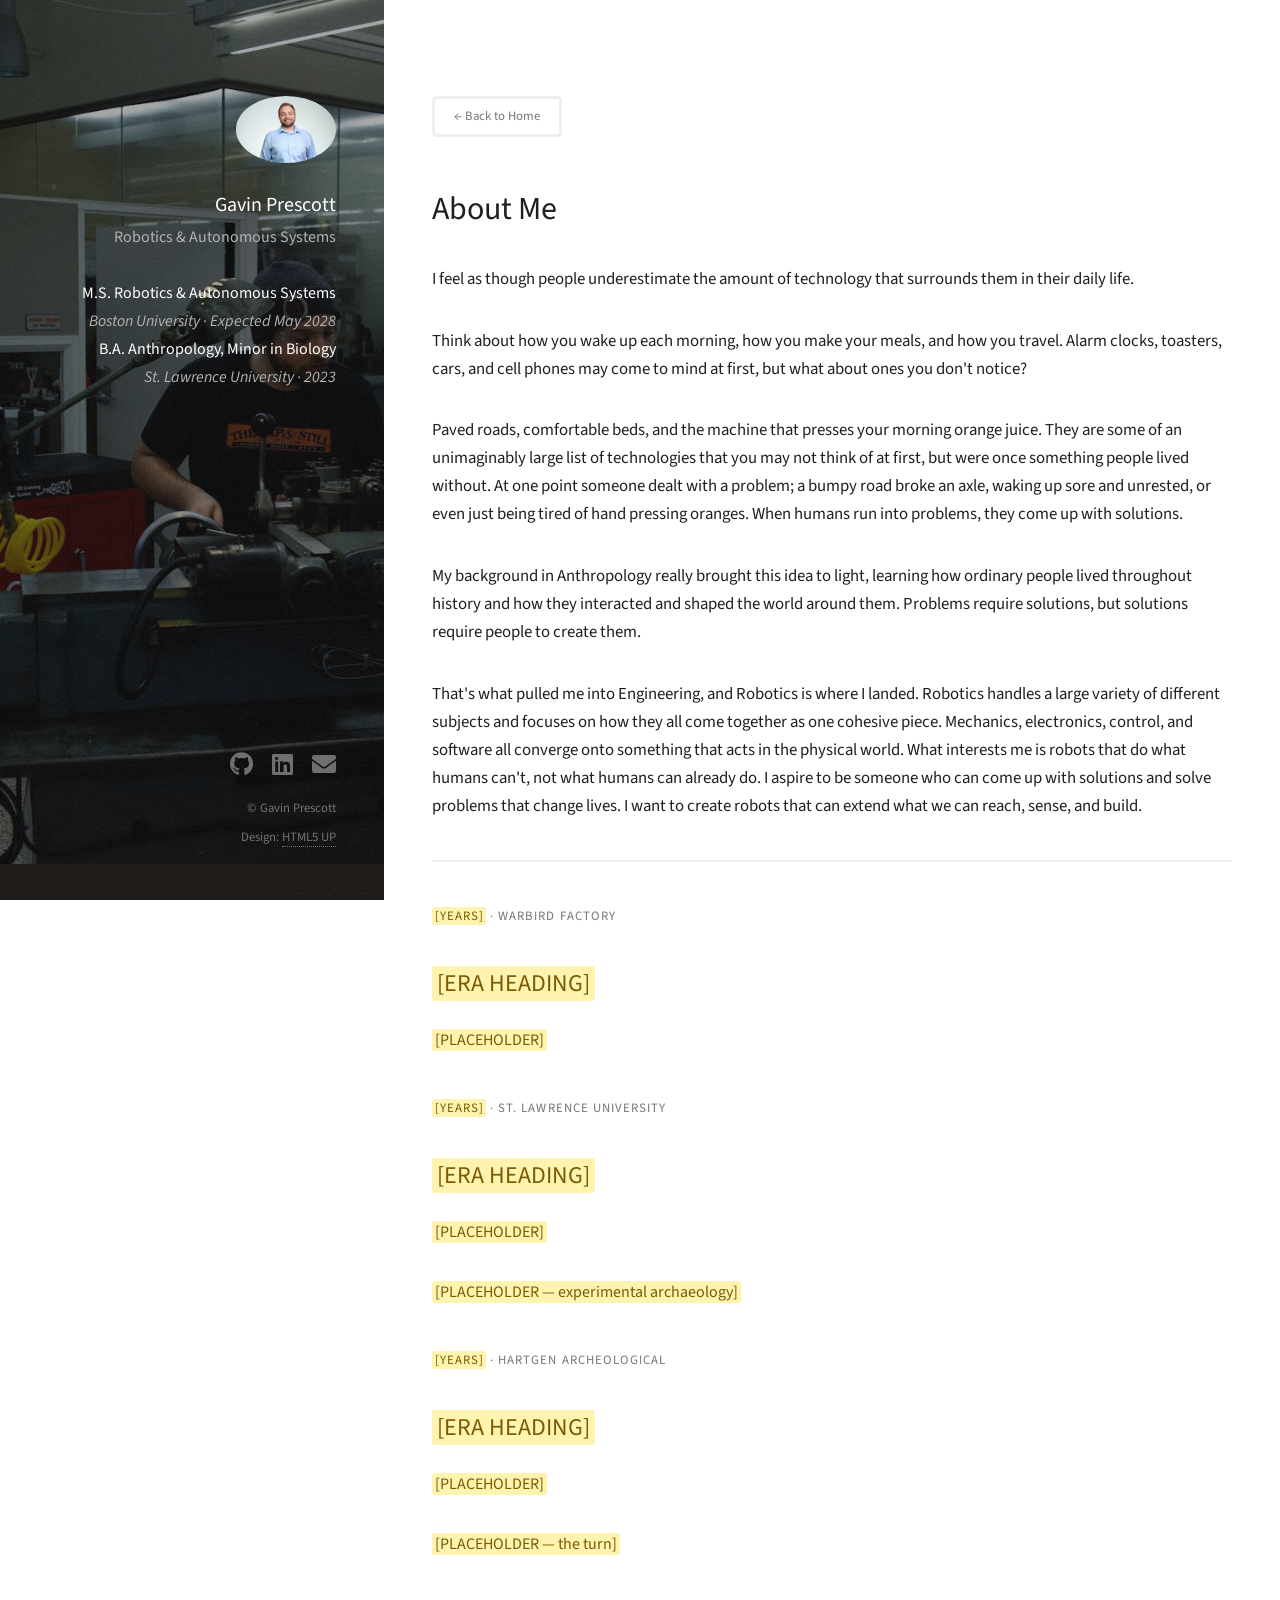
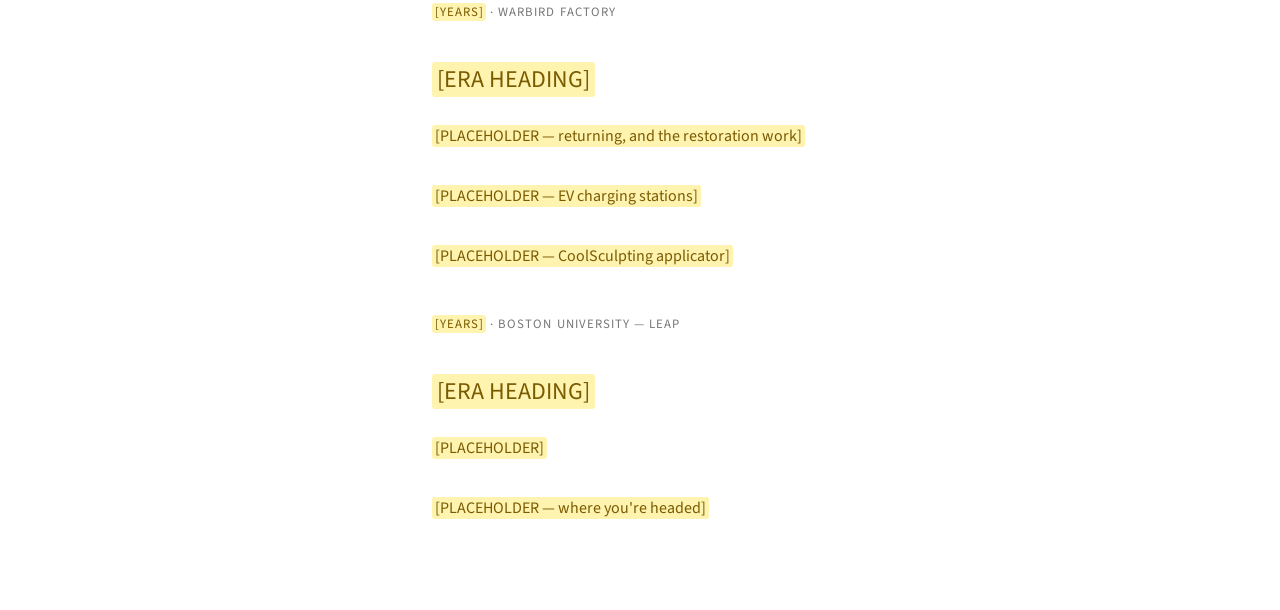
==== about.html @ 7ce6f6dd "overhaul from old portfolio" ====
<!DOCTYPE HTML>
<!--
	Strata by HTML5 UP
	html5up.net | @ajlkn
	Free for personal and commercial use under the CCA 3.0 license (html5up.net/license)
	Keep the "Design: HTML5 UP" credit in the footer — the license requires it.
-->
<html lang="en">
	<head>
		<title>About Me | Gavin Prescott</title>
		<meta charset="utf-8" />
		<meta name="viewport" content="width=device-width, initial-scale=1" />
		<meta name="description" content="Gavin Prescott — Robotics &amp; Autonomous Systems M.S. student at Boston University. Projects in mechanical design, fabrication, and embedded systems." />
		<link rel="stylesheet" href="assets/css/main.css" />
		<link rel="stylesheet" href="assets/css/custom.css" />
		<link rel="icon" href="images/avatar.jpg" />
	</head>
	<body class="is-preload">

		<!-- ============================================================
		     HEADER (left sidebar) — same on every page.
		     If you change it here, change it in the other .html files too.
		     Sidebar background photo = images/bg.jpg
		     ============================================================ -->
			<header id="header">
				<div class="inner">
					<a href="index.html" class="image avatar"><img src="images/avatar.jpg" alt="Gavin Prescott" /></a>
					<h1><strong>Gavin Prescott</strong></h1>
					<p class="intro-subtitle">
						Robotics &amp; Autonomous Systems<br />
						<br />
						<b>M.S. Robotics &amp; Autonomous Systems</b><br />
						<i>Boston University &middot; Expected May 2028</i><br />
						<b>B.A. Anthropology, Minor in Biology</b><br />
						<i>St. Lawrence University &middot; 2023</i>
					</p>
				</div>
			</header>

		<!-- Main -->
			<div id="main">

					<section id="personal" class="project-detail">
						<ul class="actions small"><li><a href="index.html#about" class="button small">&larr; Back to Home</a></li></ul>
						<header class="major">
							<h2>About Me</h2>
						</header>
						    <!-- ============================================================
						         PERSONAL STATEMENT — written, final.
						         Only edits from your draft: "axel"→"axle", "Thats"→"That's",
						         and a comma in the "can't, not" sentence.
						         ============================================================ -->
						    <div class="statement">
						      <p>I feel as though people underestimate the amount of technology that surrounds them in their daily life.</p>

						      <p>Think about how you wake up each morning, how you make your meals, and how you travel. Alarm clocks, toasters, cars, and cell phones may come to mind at first, but what about ones you don't notice?</p>

						      <p>Paved roads, comfortable beds, and the machine that presses your morning orange juice. They are some of an unimaginably large list of technologies that you may not think of at first, but were once something people lived without. At one point someone dealt with a problem; a bumpy road broke an axle, waking up sore and unrested, or even just being tired of hand pressing oranges. When humans run into problems, they come up with solutions.</p>

						      <p>My background in Anthropology really brought this idea to light, learning how ordinary people lived throughout history and how they interacted and shaped the world around them. <strong>Problems require solutions, but solutions require people to create them.</strong></p>

						      <p>That's what pulled me into Engineering, and Robotics is where I landed. Robotics handles a large variety of different subjects and focuses on how they all come together as one cohesive piece. Mechanics, electronics, control, and software all converge onto something that acts in the physical world. What interests me is robots that do what humans can't, not what humans can already do. I aspire to be someone who can come up with solutions and solve problems that change lives. I want to create robots that can extend what we can reach, sense, and build.</p>
						    </div>

						    <hr class="statement-rule">

						    <!-- ============================================================
						         TIMELINE — write each era yourself. Core ideas in the comments.
						         Keep each to roughly 3–6 sentences.
						         ============================================================ -->

						    <!-- ERA 1 — WARBIRD FACTORY, EARLY
						         CORE IDEAS:
						         · How you ended up there, and why aircraft
						         · What you actually did as a volunteer — be concrete, even if it was
						           sweeping floors and holding parts. Specificity beats importance.
						         · First real exposure to tools, machines, and people who fix things
						         · What it planted: that objects can be opened, understood, repaired
						         KEEP IT SHORT — this is the seed, not the story. 3-4 sentences.
						    -->
						    <div class="era">
						      <p class="era-meta"><span class="placeholder">[YEARS]</span> &middot; Warbird Factory</p>
						      <h2><span class="placeholder">[ERA HEADING]</span></h2>
						      <p><span class="placeholder">[PLACEHOLDER]</span></p>
						    </div>

						    <!-- ERA 2 — ST. LAWRENCE UNIVERSITY
						         CORE IDEAS:
						         · Why anthropology — tie back to the statement's thesis
						         · EXPERIMENTAL ARCHAEOLOGY is the standout. Ötzi's shoes, the atlatl.
						           What did MAKING them teach you that reading couldn't? This is the
						           single most distinctive thing in your story — give it real room.
						         · Dr. Abraham's GIS research: learned QGIS from near zero, produced
						           five maps, published as supplemental figures
						         · The tension surfacing: the parts you liked most were the hands-on ones
						    -->
						    <div class="era">
						      <p class="era-meta"><span class="placeholder">[YEARS]</span> &middot; St. Lawrence University</p>
						      <h2><span class="placeholder">[ERA HEADING]</span></h2>
						      <p><span class="placeholder">[PLACEHOLDER]</span></p>
						      <p><span class="placeholder">[PLACEHOLDER — experimental archaeology]</span></p>
						    </div>

						    <!-- ERA 3 — HARTGEN ARCHEOLOGICAL   ← THE PIVOT. Most important era.
						         CORE IDEAS:
						         · Say plainly what CRM fieldwork is — most readers won't know
						         · What you genuinely enjoyed about it (be honest; this earns the turn)
						         · The realization: you were documenting what people built, and wanted
						           to build instead. Your SOP says it well — "increasingly desiring the
						           practical applications of data, tools, and technology"
						         · Connect back to experimental archaeology — the itch was already there
						         DON'T disparage archaeology. The turn is about discovering what you
						         wanted, not about the field being lacking. That distinction is the
						         difference between reading as thoughtful and reading as restless.
						    -->
						    <div class="era">
						      <p class="era-meta"><span class="placeholder">[YEARS]</span> &middot; Hartgen Archeological</p>
						      <h2><span class="placeholder">[ERA HEADING]</span></h2>
						      <p><span class="placeholder">[PLACEHOLDER]</span></p>
						      <p><span class="placeholder">[PLACEHOLDER — the turn]</span></p>
						    </div>

						    <!-- ERA 4 — WARBIRD FACTORY, RETURN
						         CORE IDEAS:
						         · Coming back to the same place with different intent — say this out
						           loud, the reader won't connect it otherwise
						         · Assisting the mechanic: restoration, structural integrity, keeping
						           aircraft FAA-compliant and flying
						         · EV CHARGING R&D — brought on for AutoCAD; concepts, mockups, through
						           to on-site manufacture. NUMBERS: 40% cost, 40% build time, 60% field
						           assembly. Lead with what you did, land on the numbers.
						         · COOLSCULPTING APPLICATOR — three STM32 boards, F-shaped bracket you
						           designed, rewired internals, ferrite cores for EMI, sensor wiring
						           read with a logic analyzer
						         · The recognition that this was the work you wanted
						    -->
						    <div class="era">
						      <p class="era-meta"><span class="placeholder">[YEARS]</span> &middot; Warbird Factory</p>
						      <h2><span class="placeholder">[ERA HEADING]</span></h2>
						      <p><span class="placeholder">[PLACEHOLDER — returning, and the restoration work]</span></p>
						      <p><span class="placeholder">[PLACEHOLDER — EV charging stations]</span></p>
						      <p><span class="placeholder">[PLACEHOLDER — CoolSculpting applicator]</span></p>
						    </div>

						    <!-- ERA 5 — BOSTON UNIVERSITY, LEAP
						         CORE IDEAS:
						         · What LEAP is and why it fit — it exists for people entering
						           engineering from another field. Name that; it makes the whole
						           preceding story the reason you're here rather than a detour.
						         · What you're doing now: RASTIC lab technician, VP of BU Robotics Club
						         · Where you're pointed: HRI, and robots that extend rather than imitate
						         · What you're looking for: internships and co-ops
						         END ON FORWARD MOTION, not summary.
						    -->
						    <div class="era">
						      <p class="era-meta"><span class="placeholder">[YEARS]</span> &middot; Boston University &mdash; LEAP</p>
						      <h2><span class="placeholder">[ERA HEADING]</span></h2>
						      <p><span class="placeholder">[PLACEHOLDER]</span></p>
						      <p><span class="placeholder">[PLACEHOLDER — where you're headed]</span></p>
						    </div>

					</section>

			</div>

		<!-- Footer -->
			<footer id="footer">
				<div class="inner">
					<ul class="icons">
						<li><a href="https://github.com/gavinprescott" target="_blank" rel="noopener" class="icon brands fa-github"><span class="label">GitHub</span></a></li>
						<li><a href="https://www.linkedin.com/in/gavin-prescott/" target="_blank" rel="noopener" class="icon brands fa-linkedin"><span class="label">LinkedIn</span></a></li>
						<li><a href="mailto:Gavin.j.prescott@gmail.com" class="icon solid fa-envelope"><span class="label">Email</span></a></li>
					</ul>
					<ul class="copyright">
						<li>&copy; Gavin Prescott</li><li>Design: <a href="http://html5up.net">HTML5 UP</a></li>
					</ul>
				</div>
			</footer>

		<!-- Scripts -->
			<script src="assets/js/jquery.min.js"></script>
			<script src="assets/js/jquery.poptrox.min.js"></script>
			<script src="assets/js/browser.min.js"></script>
			<script src="assets/js/breakpoints.min.js"></script>
			<script src="assets/js/util.js"></script>
			<script src="assets/js/main.js"></script>

	</body>
</html>
---- assets/css/main.css ----
@import url("fontawesome-all.min.css");
@import url("https://fonts.googleapis.com/css?family=Source+Sans+Pro:400,400italic");

/*
	Strata by HTML5 UP
	html5up.net | @ajlkn
	Free for personal and commercial use under the CCA 3.0 license (html5up.net/license)
*/

html, body, div, span, applet, object,
iframe, h1, h2, h3, h4, h5, h6, p, blockquote,
pre, a, abbr, acronym, address, big, cite,
code, del, dfn, em, img, ins, kbd, q, s, samp,
small, strike, strong, sub, sup, tt, var, b,
u, i, center, dl, dt, dd, ol, ul, li, fieldset,
form, label, legend, table, caption, tbody,
tfoot, thead, tr, th, td, article, aside,
canvas, details, embed, figure, figcaption,
footer, header, hgroup, menu, nav, output, ruby,
section, summary, time, mark, audio, video {
	margin: 0;
	padding: 0;
	border: 0;
	font-size: 100%;
	font: inherit;
	vertical-align: baseline;}

article, aside, details, figcaption, figure,
footer, header, hgroup, menu, nav, section {
	display: block;}

body {
	line-height: 1;
}

ol, ul {
	list-style: none;
}

blockquote, q {
	quotes: none;
}

	blockquote:before, blockquote:after, q:before, q:after {
		content: '';
		content: none;
	}

table {
	border-collapse: collapse;
	border-spacing: 0;
}

body {
	-webkit-text-size-adjust: none;
}

mark {
	background-color: transparent;
	color: inherit;
}

input::-moz-focus-inner {
	border: 0;
	padding: 0;
}

input, select, textarea {
	-moz-appearance: none;
	-webkit-appearance: none;
	-ms-appearance: none;
	appearance: none;
}

/* Basic */

	html {
		box-sizing: border-box;
	}

	*, *:before, *:after {
		box-sizing: inherit;
	}

	body {
		background: #fff;
	}

		body.is-preload *, body.is-preload *:before, body.is-preload *:after {
			-moz-animation: none !important;
			-webkit-animation: none !important;
			-ms-animation: none !important;
			animation: none !important;
			-moz-transition: none !important;
			-webkit-transition: none !important;
			-ms-transition: none !important;
			transition: none !important;
		}

	body, input, select, textarea {
		color: #a2a2a2;
		font-family: "Source Sans Pro", Helvetica, sans-serif;
		font-size: 16pt;
		font-weight: 400;
		line-height: 1.75em;
	}

	a {
		-moz-transition: color 0.2s ease-in-out, border-color 0.2s ease-in-out;
		-webkit-transition: color 0.2s ease-in-out, border-color 0.2s ease-in-out;
		-ms-transition: color 0.2s ease-in-out, border-color 0.2s ease-in-out;
		transition: color 0.2s ease-in-out, border-color 0.2s ease-in-out;
		border-bottom: dotted 1px;
		color: #49bf9d;
		text-decoration: none;
	}

		a:hover {
			border-bottom-color: transparent;
			color: #49bf9d !important;
			text-decoration: none;
		}

	strong, b {
		color: #787878;
		font-weight: 400;
	}

	em, i {
		font-style: italic;
	}

	p {
		margin: 0 0 2em 0;
	}

	h1, h2, h3, h4, h5, h6 {
		color: #787878;
		font-weight: 400;
		line-height: 1em;
		margin: 0 0 1em 0;
	}

		h1 a, h2 a, h3 a, h4 a, h5 a, h6 a {
			color: inherit;
			text-decoration: none;
		}

	h1 {
		font-size: 2em;
		line-height: 1.5em;
	}

	h2 {
		font-size: 1.5em;
		line-height: 1.5em;
	}

	h3 {
		font-size: 1.25em;
		line-height: 1.5em;
	}

	h4 {
		font-size: 1.1em;
		line-height: 1.5em;
	}

	h5 {
		font-size: 0.9em;
		line-height: 1.5em;
	}

	h6 {
		font-size: 0.7em;
		line-height: 1.5em;
	}

	sub {
		font-size: 0.8em;
		position: relative;
		top: 0.5em;
	}

	sup {
		font-size: 0.8em;
		position: relative;
		top: -0.5em;
	}

	hr {
		border: 0;
		border-bottom: solid 2px #efefef;
		margin: 2em 0;
	}

		hr.major {
			margin: 3em 0;
		}

	blockquote {
		border-left: solid 6px #efefef;
		font-style: italic;
		margin: 0 0 2em 0;
		padding: 0.5em 0 0.5em 1.5em;
	}

	code {
		background: #f7f7f7;
		border-radius: 0.35em;
		border: solid 2px #efefef;
		font-family: "Courier New", monospace;
		font-size: 0.9em;
		margin: 0 0.25em;
		padding: 0.25em 0.65em;
	}

	pre {
		-webkit-overflow-scrolling: touch;
		font-family: "Courier New", monospace;
		font-size: 0.9em;
		margin: 0 0 2em 0;
	}

		pre code {
			display: block;
			line-height: 1.75em;
			padding: 1em 1.5em;
			overflow-x: auto;
		}

	.align-left {
		text-align: left;
	}

	.align-center {
		text-align: center;
	}

	.align-right {
		text-align: right;
	}

/* Container */

	.container {
		margin: 0 auto;
		max-width: calc(100% - 4em);
		width: 100%;
	}

		.container.xsmall {
			width: 25%;
		}

		.container.small {
			width: 50%;
		}

		.container.medium {
			width: 75%;
		}

		.container.large {
			width: 125%;
		}

		.container.xlarge {
			width: 150%;
		}

		.container.max {
			width: 100%;
		}

		@media screen and (max-width: 980px) {

			.container {
				width: 100% !important;
				max-width: 100% !important;
			}

		}

		@media screen and (max-width: 480px) {

			.container {
				max-width: calc(100% - 3em);
			}

		}

/* Row */

	.row {
		display: flex;
		flex-wrap: wrap;
		box-sizing: border-box;
		align-items: stretch;
	}

		.row > * {
			box-sizing: border-box;
		}

		.row.gtr-uniform > * > :last-child {
			margin-bottom: 0;
		}

		.row.aln-left {
			justify-content: flex-start;
		}

		.row.aln-center {
			justify-content: center;
		}

		.row.aln-right {
			justify-content: flex-end;
		}

		.row.aln-top {
			align-items: flex-start;
		}

		.row.aln-middle {
			align-items: center;
		}

		.row.aln-bottom {
			align-items: flex-end;
		}

		.row > .imp {
			order: -1;
		}

		.row > .col-1 {
			width: 8.33333%;
		}

		.row > .off-1 {
			margin-left: 8.33333%;
		}

		.row > .col-2 {
			width: 16.66667%;
		}

		.row > .off-2 {
			margin-left: 16.66667%;
		}

		.row > .col-3 {
			width: 25%;
		}

		.row > .off-3 {
			margin-left: 25%;
		}

		.row > .col-4 {
			width: 33.33333%;
		}

		.row > .off-4 {
			margin-left: 33.33333%;
		}

		.row > .col-5 {
			width: 41.66667%;
		}

		.row > .off-5 {
			margin-left: 41.66667%;
		}

		.row > .col-6 {
			width: 50%;
		}

		.row > .off-6 {
			margin-left: 50%;
		}

		.row > .col-7 {
			width: 58.33333%;
		}

		.row > .off-7 {
			margin-left: 58.33333%;
		}

		.row > .col-8 {
			width: 66.66667%;
		}

		.row > .off-8 {
			margin-left: 66.66667%;
		}

		.row > .col-9 {
			width: 75%;
		}

		.row > .off-9 {
			margin-left: 75%;
		}

		.row > .col-10 {
			width: 83.33333%;
		}

		.row > .off-10 {
			margin-left: 83.33333%;
		}

		.row > .col-11 {
			width: 91.66667%;
		}

		.row > .off-11 {
			margin-left: 91.66667%;
		}

		.row > .col-12 {
			width: 100%;
		}

		.row > .off-12 {
			margin-left: 100%;
		}

		.row.gtr-0 {
			margin-top: 0;
			margin-left: 0em;
		}

			.row.gtr-0 > * {
				padding: 0 0 0 0em;
			}

			.row.gtr-0.gtr-uniform {
				margin-top: 0em;
			}

				.row.gtr-0.gtr-uniform > * {
					padding-top: 0em;
				}

		.row.gtr-25 {
			margin-top: 0;
			margin-left: -0.625em;
		}

			.row.gtr-25 > * {
				padding: 0 0 0 0.625em;
			}

			.row.gtr-25.gtr-uniform {
				margin-top: -0.625em;
			}

				.row.gtr-25.gtr-uniform > * {
					padding-top: 0.625em;
				}

		.row.gtr-50 {
			margin-top: 0;
			margin-left: -1.25em;
		}

			.row.gtr-50 > * {
				padding: 0 0 0 1.25em;
			}

			.row.gtr-50.gtr-uniform {
				margin-top: -1.25em;
			}

				.row.gtr-50.gtr-uniform > * {
					padding-top: 1.25em;
				}

		.row {
			margin-top: 0;
			margin-left: -2.5em;
		}

			.row > * {
				padding: 0 0 0 2.5em;
			}

			.row.gtr-uniform {
				margin-top: -2.5em;
			}

				.row.gtr-uniform > * {
					padding-top: 2.5em;
				}

		.row.gtr-150 {
			margin-top: 0;
			margin-left: -3.75em;
		}

			.row.gtr-150 > * {
				padding: 0 0 0 3.75em;
			}

			.row.gtr-150.gtr-uniform {
				margin-top: -3.75em;
			}

				.row.gtr-150.gtr-uniform > * {
					padding-top: 3.75em;
				}

		.row.gtr-200 {
			margin-top: 0;
			margin-left: -5em;
		}

			.row.gtr-200 > * {
				padding: 0 0 0 5em;
			}

			.row.gtr-200.gtr-uniform {
				margin-top: -5em;
			}

				.row.gtr-200.gtr-uniform > * {
					padding-top: 5em;
				}

		@media screen and (max-width: 1800px) {

			.row {
				display: flex;
				flex-wrap: wrap;
				box-sizing: border-box;
				align-items: stretch;
			}

				.row > * {
					box-sizing: border-box;
				}

				.row.gtr-uniform > * > :last-child {
					margin-bottom: 0;
				}

				.row.aln-left {
					justify-content: flex-start;
				}

				.row.aln-center {
					justify-content: center;
				}

				.row.aln-right {
					justify-content: flex-end;
				}

				.row.aln-top {
					align-items: flex-start;
				}

				.row.aln-middle {
					align-items: center;
				}

				.row.aln-bottom {
					align-items: flex-end;
				}

				.row > .imp-xlarge {
					order: -1;
				}

				.row > .col-1-xlarge {
					width: 8.33333%;
				}

				.row > .off-1-xlarge {
					margin-left: 8.33333%;
				}

				.row > .col-2-xlarge {
					width: 16.66667%;
				}

				.row > .off-2-xlarge {
					margin-left: 16.66667%;
				}

				.row > .col-3-xlarge {
					width: 25%;
				}

				.row > .off-3-xlarge {
					margin-left: 25%;
				}

				.row > .col-4-xlarge {
					width: 33.33333%;
				}

				.row > .off-4-xlarge {
					margin-left: 33.33333%;
				}

				.row > .col-5-xlarge {
					width: 41.66667%;
				}

				.row > .off-5-xlarge {
					margin-left: 41.66667%;
				}

				.row > .col-6-xlarge {
					width: 50%;
				}

				.row > .off-6-xlarge {
					margin-left: 50%;
				}

				.row > .col-7-xlarge {
					width: 58.33333%;
				}

				.row > .off-7-xlarge {
					margin-left: 58.33333%;
				}

				.row > .col-8-xlarge {
					width: 66.66667%;
				}

				.row > .off-8-xlarge {
					margin-left: 66.66667%;
				}

				.row > .col-9-xlarge {
					width: 75%;
				}

				.row > .off-9-xlarge {
					margin-left: 75%;
				}

				.row > .col-10-xlarge {
					width: 83.33333%;
				}

				.row > .off-10-xlarge {
					margin-left: 83.33333%;
				}

				.row > .col-11-xlarge {
					width: 91.66667%;
				}

				.row > .off-11-xlarge {
					margin-left: 91.66667%;
				}

				.row > .col-12-xlarge {
					width: 100%;
				}

				.row > .off-12-xlarge {
					margin-left: 100%;
				}

				.row.gtr-0 {
					margin-top: 0;
					margin-left: 0em;
				}

					.row.gtr-0 > * {
						padding: 0 0 0 0em;
					}

					.row.gtr-0.gtr-uniform {
						margin-top: 0em;
					}

						.row.gtr-0.gtr-uniform > * {
							padding-top: 0em;
						}

				.row.gtr-25 {
					margin-top: 0;
					margin-left: -0.625em;
				}

					.row.gtr-25 > * {
						padding: 0 0 0 0.625em;
					}

					.row.gtr-25.gtr-uniform {
						margin-top: -0.625em;
					}

						.row.gtr-25.gtr-uniform > * {
							padding-top: 0.625em;
						}

				.row.gtr-50 {
					margin-top: 0;
					margin-left: -1.25em;
				}

					.row.gtr-50 > * {
						padding: 0 0 0 1.25em;
					}

					.row.gtr-50.gtr-uniform {
						margin-top: -1.25em;
					}

						.row.gtr-50.gtr-uniform > * {
							padding-top: 1.25em;
						}

				.row {
					margin-top: 0;
					margin-left: -2.5em;
				}

					.row > * {
						padding: 0 0 0 2.5em;
					}

					.row.gtr-uniform {
						margin-top: -2.5em;
					}

						.row.gtr-uniform > * {
							padding-top: 2.5em;
						}

				.row.gtr-150 {
					margin-top: 0;
					margin-left: -3.75em;
				}

					.row.gtr-150 > * {
						padding: 0 0 0 3.75em;
					}

					.row.gtr-150.gtr-uniform {
						margin-top: -3.75em;
					}

						.row.gtr-150.gtr-uniform > * {
							padding-top: 3.75em;
						}

				.row.gtr-200 {
					margin-top: 0;
					margin-left: -5em;
				}

					.row.gtr-200 > * {
						padding: 0 0 0 5em;
					}

					.row.gtr-200.gtr-uniform {
						margin-top: -5em;
					}

						.row.gtr-200.gtr-uniform > * {
							padding-top: 5em;
						}

		}

		@media screen and (max-width: 1280px) {

			.row {
				display: flex;
				flex-wrap: wrap;
				box-sizing: border-box;
				align-items: stretch;
			}

				.row > * {
					box-sizing: border-box;
				}

				.row.gtr-uniform > * > :last-child {
					margin-bottom: 0;
				}

				.row.aln-left {
					justify-content: flex-start;
				}

				.row.aln-center {
					justify-content: center;
				}

				.row.aln-right {
					justify-content: flex-end;
				}

				.row.aln-top {
					align-items: flex-start;
				}

				.row.aln-middle {
					align-items: center;
				}

				.row.aln-bottom {
					align-items: flex-end;
				}

				.row > .imp-large {
					order: -1;
				}

				.row > .col-1-large {
					width: 8.33333%;
				}

				.row > .off-1-large {
					margin-left: 8.33333%;
				}

				.row > .col-2-large {
					width: 16.66667%;
				}

				.row > .off-2-large {
					margin-left: 16.66667%;
				}

				.row > .col-3-large {
					width: 25%;
				}

				.row > .off-3-large {
					margin-left: 25%;
				}

				.row > .col-4-large {
					width: 33.33333%;
				}

				.row > .off-4-large {
					margin-left: 33.33333%;
				}

				.row > .col-5-large {
					width: 41.66667%;
				}

				.row > .off-5-large {
					margin-left: 41.66667%;
				}

				.row > .col-6-large {
					width: 50%;
				}

				.row > .off-6-large {
					margin-left: 50%;
				}

				.row > .col-7-large {
					width: 58.33333%;
				}

				.row > .off-7-large {
					margin-left: 58.33333%;
				}

				.row > .col-8-large {
					width: 66.66667%;
				}

				.row > .off-8-large {
					margin-left: 66.66667%;
				}

				.row > .col-9-large {
					width: 75%;
				}

				.row > .off-9-large {
					margin-left: 75%;
				}

				.row > .col-10-large {
					width: 83.33333%;
				}

				.row > .off-10-large {
					margin-left: 83.33333%;
				}

				.row > .col-11-large {
					width: 91.66667%;
				}

				.row > .off-11-large {
					margin-left: 91.66667%;
				}

				.row > .col-12-large {
					width: 100%;
				}

				.row > .off-12-large {
					margin-left: 100%;
				}

				.row.gtr-0 {
					margin-top: 0;
					margin-left: 0em;
				}

					.row.gtr-0 > * {
						padding: 0 0 0 0em;
					}

					.row.gtr-0.gtr-uniform {
						margin-top: 0em;
					}

						.row.gtr-0.gtr-uniform > * {
							padding-top: 0em;
						}

				.row.gtr-25 {
					margin-top: 0;
					margin-left: -0.5em;
				}

					.row.gtr-25 > * {
						padding: 0 0 0 0.5em;
					}

					.row.gtr-25.gtr-uniform {
						margin-top: -0.5em;
					}

						.row.gtr-25.gtr-uniform > * {
							padding-top: 0.5em;
						}

				.row.gtr-50 {
					margin-top: 0;
					margin-left: -1em;
				}

					.row.gtr-50 > * {
						padding: 0 0 0 1em;
					}

					.row.gtr-50.gtr-uniform {
						margin-top: -1em;
					}

						.row.gtr-50.gtr-uniform > * {
							padding-top: 1em;
						}

				.row {
					margin-top: 0;
					margin-left: -2em;
				}

					.row > * {
						padding: 0 0 0 2em;
					}

					.row.gtr-uniform {
						margin-top: -2em;
					}

						.row.gtr-uniform > * {
							padding-top: 2em;
						}

				.row.gtr-150 {
					margin-top: 0;
					margin-left: -3em;
				}

					.row.gtr-150 > * {
						padding: 0 0 0 3em;
					}

					.row.gtr-150.gtr-uniform {
						margin-top: -3em;
					}

						.row.gtr-150.gtr-uniform > * {
							padding-top: 3em;
						}

				.row.gtr-200 {
					margin-top: 0;
					margin-left: -4em;
				}

					.row.gtr-200 > * {
						padding: 0 0 0 4em;
					}

					.row.gtr-200.gtr-uniform {
						margin-top: -4em;
					}

						.row.gtr-200.gtr-uniform > * {
							padding-top: 4em;
						}

		}

		@media screen and (max-width: 980px) {

			.row {
				display: flex;
				flex-wrap: wrap;
				box-sizing: border-box;
				align-items: stretch;
			}

				.row > * {
					box-sizing: border-box;
				}

				.row.gtr-uniform > * > :last-child {
					margin-bottom: 0;
				}

				.row.aln-left {
					justify-content: flex-start;
				}

				.row.aln-center {
					justify-content: center;
				}

				.row.aln-right {
					justify-content: flex-end;
				}

				.row.aln-top {
					align-items: flex-start;
				}

				.row.aln-middle {
					align-items: center;
				}

				.row.aln-bottom {
					align-items: flex-end;
				}

				.row > .imp-medium {
					order: -1;
				}

				.row > .col-1-medium {
					width: 8.33333%;
				}

				.row > .off-1-medium {
					margin-left: 8.33333%;
				}

				.row > .col-2-medium {
					width: 16.66667%;
				}

				.row > .off-2-medium {
					margin-left: 16.66667%;
				}

				.row > .col-3-medium {
					width: 25%;
				}

				.row > .off-3-medium {
					margin-left: 25%;
				}

				.row > .col-4-medium {
					width: 33.33333%;
				}

				.row > .off-4-medium {
					margin-left: 33.33333%;
				}

				.row > .col-5-medium {
					width: 41.66667%;
				}

				.row > .off-5-medium {
					margin-left: 41.66667%;
				}

				.row > .col-6-medium {
					width: 50%;
				}

				.row > .off-6-medium {
					margin-left: 50%;
				}

				.row > .col-7-medium {
					width: 58.33333%;
				}

				.row > .off-7-medium {
					margin-left: 58.33333%;
				}

				.row > .col-8-medium {
					width: 66.66667%;
				}

				.row > .off-8-medium {
					margin-left: 66.66667%;
				}

				.row > .col-9-medium {
					width: 75%;
				}

				.row > .off-9-medium {
					margin-left: 75%;
				}

				.row > .col-10-medium {
					width: 83.33333%;
				}

				.row > .off-10-medium {
					margin-left: 83.33333%;
				}

				.row > .col-11-medium {
					width: 91.66667%;
				}

				.row > .off-11-medium {
					margin-left: 91.66667%;
				}

				.row > .col-12-medium {
					width: 100%;
				}

				.row > .off-12-medium {
					margin-left: 100%;
				}

				.row.gtr-0 {
					margin-top: 0;
					margin-left: 0em;
				}

					.row.gtr-0 > * {
						padding: 0 0 0 0em;
					}

					.row.gtr-0.gtr-uniform {
						margin-top: 0em;
					}

						.row.gtr-0.gtr-uniform > * {
							padding-top: 0em;
						}

				.row.gtr-25 {
					margin-top: 0;
					margin-left: -0.5em;
				}

					.row.gtr-25 > * {
						padding: 0 0 0 0.5em;
					}

					.row.gtr-25.gtr-uniform {
						margin-top: -0.5em;
					}

						.row.gtr-25.gtr-uniform > * {
							padding-top: 0.5em;
						}

				.row.gtr-50 {
					margin-top: 0;
					margin-left: -1em;
				}

					.row.gtr-50 > * {
						padding: 0 0 0 1em;
					}

					.row.gtr-50.gtr-uniform {
						margin-top: -1em;
					}

						.row.gtr-50.gtr-uniform > * {
							padding-top: 1em;
						}

				.row {
					margin-top: 0;
					margin-left: -2em;
				}

					.row > * {
						padding: 0 0 0 2em;
					}

					.row.gtr-uniform {
						margin-top: -2em;
					}

						.row.gtr-uniform > * {
							padding-top: 2em;
						}

				.row.gtr-150 {
					margin-top: 0;
					margin-left: -3em;
				}

					.row.gtr-150 > * {
						padding: 0 0 0 3em;
					}

					.row.gtr-150.gtr-uniform {
						margin-top: -3em;
					}

						.row.gtr-150.gtr-uniform > * {
							padding-top: 3em;
						}

				.row.gtr-200 {
					margin-top: 0;
					margin-left: -4em;
				}

					.row.gtr-200 > * {
						padding: 0 0 0 4em;
					}

					.row.gtr-200.gtr-uniform {
						margin-top: -4em;
					}

						.row.gtr-200.gtr-uniform > * {
							padding-top: 4em;
						}

		}

		@media screen and (max-width: 736px) {

			.row {
				display: flex;
				flex-wrap: wrap;
				box-sizing: border-box;
				align-items: stretch;
			}

				.row > * {
					box-sizing: border-box;
				}

				.row.gtr-uniform > * > :last-child {
					margin-bottom: 0;
				}

				.row.aln-left {
					justify-content: flex-start;
				}

				.row.aln-center {
					justify-content: center;
				}

				.row.aln-right {
					justify-content: flex-end;
				}

				.row.aln-top {
					align-items: flex-start;
				}

				.row.aln-middle {
					align-items: center;
				}

				.row.aln-bottom {
					align-items: flex-end;
				}

				.row > .imp-small {
					order: -1;
				}

				.row > .col-1-small {
					width: 8.33333%;
				}

				.row > .off-1-small {
					margin-left: 8.33333%;
				}

				.row > .col-2-small {
					width: 16.66667%;
				}

				.row > .off-2-small {
					margin-left: 16.66667%;
				}

				.row > .col-3-small {
					width: 25%;
				}

				.row > .off-3-small {
					margin-left: 25%;
				}

				.row > .col-4-small {
					width: 33.33333%;
				}

				.row > .off-4-small {
					margin-left: 33.33333%;
				}

				.row > .col-5-small {
					width: 41.66667%;
				}

				.row > .off-5-small {
					margin-left: 41.66667%;
				}

				.row > .col-6-small {
					width: 50%;
				}

				.row > .off-6-small {
					margin-left: 50%;
				}

				.row > .col-7-small {
					width: 58.33333%;
				}

				.row > .off-7-small {
					margin-left: 58.33333%;
				}

				.row > .col-8-small {
					width: 66.66667%;
				}

				.row > .off-8-small {
					margin-left: 66.66667%;
				}

				.row > .col-9-small {
					width: 75%;
				}

				.row > .off-9-small {
					margin-left: 75%;
				}

				.row > .col-10-small {
					width: 83.33333%;
				}

				.row > .off-10-small {
					margin-left: 83.33333%;
				}

				.row > .col-11-small {
					width: 91.66667%;
				}

				.row > .off-11-small {
					margin-left: 91.66667%;
				}

				.row > .col-12-small {
					width: 100%;
				}

				.row > .off-12-small {
					margin-left: 100%;
				}

				.row.gtr-0 {
					margin-top: 0;
					margin-left: 0em;
				}

					.row.gtr-0 > * {
						padding: 0 0 0 0em;
					}

					.row.gtr-0.gtr-uniform {
						margin-top: 0em;
					}

						.row.gtr-0.gtr-uniform > * {
							padding-top: 0em;
						}

				.row.gtr-25 {
					margin-top: 0;
					margin-left: -0.375em;
				}

					.row.gtr-25 > * {
						padding: 0 0 0 0.375em;
					}

					.row.gtr-25.gtr-uniform {
						margin-top: -0.375em;
					}

						.row.gtr-25.gtr-uniform > * {
							padding-top: 0.375em;
						}

				.row.gtr-50 {
					margin-top: 0;
					margin-left: -0.75em;
				}

					.row.gtr-50 > * {
						padding: 0 0 0 0.75em;
					}

					.row.gtr-50.gtr-uniform {
						margin-top: -0.75em;
					}

						.row.gtr-50.gtr-uniform > * {
							padding-top: 0.75em;
						}

				.row {
					margin-top: 0;
					margin-left: -1.5em;
				}

					.row > * {
						padding: 0 0 0 1.5em;
					}

					.row.gtr-uniform {
						margin-top: -1.5em;
					}

						.row.gtr-uniform > * {
							padding-top: 1.5em;
						}

				.row.gtr-150 {
					margin-top: 0;
					margin-left: -2.25em;
				}

					.row.gtr-150 > * {
						padding: 0 0 0 2.25em;
					}

					.row.gtr-150.gtr-uniform {
						margin-top: -2.25em;
					}

						.row.gtr-150.gtr-uniform > * {
							padding-top: 2.25em;
						}

				.row.gtr-200 {
					margin-top: 0;
					margin-left: -3em;
				}

					.row.gtr-200 > * {
						padding: 0 0 0 3em;
					}

					.row.gtr-200.gtr-uniform {
						margin-top: -3em;
					}

						.row.gtr-200.gtr-uniform > * {
							padding-top: 3em;
						}

		}

		@media screen and (max-width: 480px) {

			.row {
				display: flex;
				flex-wrap: wrap;
				box-sizing: border-box;
				align-items: stretch;
			}

				.row > * {
					box-sizing: border-box;
				}

				.row.gtr-uniform > * > :last-child {
					margin-bottom: 0;
				}

				.row.aln-left {
					justify-content: flex-start;
				}

				.row.aln-center {
					justify-content: center;
				}

				.row.aln-right {
					justify-content: flex-end;
				}

				.row.aln-top {
					align-items: flex-start;
				}

				.row.aln-middle {
					align-items: center;
				}

				.row.aln-bottom {
					align-items: flex-end;
				}

				.row > .imp-xsmall {
					order: -1;
				}

				.row > .col-1-xsmall {
					width: 8.33333%;
				}

				.row > .off-1-xsmall {
					margin-left: 8.33333%;
				}

				.row > .col-2-xsmall {
					width: 16.66667%;
				}

				.row > .off-2-xsmall {
					margin-left: 16.66667%;
				}

				.row > .col-3-xsmall {
					width: 25%;
				}

				.row > .off-3-xsmall {
					margin-left: 25%;
				}

				.row > .col-4-xsmall {
					width: 33.33333%;
				}

				.row > .off-4-xsmall {
					margin-left: 33.33333%;
				}

				.row > .col-5-xsmall {
					width: 41.66667%;
				}

				.row > .off-5-xsmall {
					margin-left: 41.66667%;
				}

				.row > .col-6-xsmall {
					width: 50%;
				}

				.row > .off-6-xsmall {
					margin-left: 50%;
				}

				.row > .col-7-xsmall {
					width: 58.33333%;
				}

				.row > .off-7-xsmall {
					margin-left: 58.33333%;
				}

				.row > .col-8-xsmall {
					width: 66.66667%;
				}

				.row > .off-8-xsmall {
					margin-left: 66.66667%;
				}

				.row > .col-9-xsmall {
					width: 75%;
				}

				.row > .off-9-xsmall {
					margin-left: 75%;
				}

				.row > .col-10-xsmall {
					width: 83.33333%;
				}

				.row > .off-10-xsmall {
					margin-left: 83.33333%;
				}

				.row > .col-11-xsmall {
					width: 91.66667%;
				}

				.row > .off-11-xsmall {
					margin-left: 91.66667%;
				}

				.row > .col-12-xsmall {
					width: 100%;
				}

				.row > .off-12-xsmall {
					margin-left: 100%;
				}

				.row.gtr-0 {
					margin-top: 0;
					margin-left: 0em;
				}

					.row.gtr-0 > * {
						padding: 0 0 0 0em;
					}

					.row.gtr-0.gtr-uniform {
						margin-top: 0em;
					}

						.row.gtr-0.gtr-uniform > * {
							padding-top: 0em;
						}

				.row.gtr-25 {
					margin-top: 0;
					margin-left: -0.375em;
				}

					.row.gtr-25 > * {
						padding: 0 0 0 0.375em;
					}

					.row.gtr-25.gtr-uniform {
						margin-top: -0.375em;
					}

						.row.gtr-25.gtr-uniform > * {
							padding-top: 0.375em;
						}

				.row.gtr-50 {
					margin-top: 0;
					margin-left: -0.75em;
				}

					.row.gtr-50 > * {
						padding: 0 0 0 0.75em;
					}

					.row.gtr-50.gtr-uniform {
						margin-top: -0.75em;
					}

						.row.gtr-50.gtr-uniform > * {
							padding-top: 0.75em;
						}

				.row {
					margin-top: 0;
					margin-left: -1.5em;
				}

					.row > * {
						padding: 0 0 0 1.5em;
					}

					.row.gtr-uniform {
						margin-top: -1.5em;
					}

						.row.gtr-uniform > * {
							padding-top: 1.5em;
						}

				.row.gtr-150 {
					margin-top: 0;
					margin-left: -2.25em;
				}

					.row.gtr-150 > * {
						padding: 0 0 0 2.25em;
					}

					.row.gtr-150.gtr-uniform {
						margin-top: -2.25em;
					}

						.row.gtr-150.gtr-uniform > * {
							padding-top: 2.25em;
						}

				.row.gtr-200 {
					margin-top: 0;
					margin-left: -3em;
				}

					.row.gtr-200 > * {
						padding: 0 0 0 3em;
					}

					.row.gtr-200.gtr-uniform {
						margin-top: -3em;
					}

						.row.gtr-200.gtr-uniform > * {
							padding-top: 3em;
						}

		}

/* Section/Article */

	section.special, article.special {
		text-align: center;
	}

	header p {
		color: #b2b2b2;
		position: relative;
		margin: 0 0 1.5em 0;
	}

	header h2 + p {
		font-size: 1.25em;
		margin-top: -1em;
		line-height: 1.5em;
	}

	header h3 + p {
		font-size: 1.1em;
		margin-top: -0.8em;
		line-height: 1.5em;
	}

	header h4 + p,
	header h5 + p,
	header h6 + p {
		font-size: 0.9em;
		margin-top: -0.6em;
		line-height: 1.5em;
	}

	header.major h2 {
		font-size: 2em;
	}

/* Form */

	form {
		margin: 0 0 2em 0;
	}

	label {
		color: #787878;
		display: block;
		font-size: 0.9em;
		font-weight: 400;
		margin: 0 0 1em 0;
	}

	input[type="text"],
	input[type="password"],
	input[type="email"],
	select,
	textarea {
		-moz-appearance: none;
		-webkit-appearance: none;
		-ms-appearance: none;
		appearance: none;
		background: #f7f7f7;
		border-radius: 0.35em;
		border: solid 2px transparent;
		color: inherit;
		display: block;
		outline: 0;
		padding: 0 0.75em;
		text-decoration: none;
		width: 100%;
	}

		input[type="text"]:invalid,
		input[type="password"]:invalid,
		input[type="email"]:invalid,
		select:invalid,
		textarea:invalid {
			box-shadow: none;
		}

		input[type="text"]:focus,
		input[type="password"]:focus,
		input[type="email"]:focus,
		select:focus,
		textarea:focus {
			border-color: #49bf9d;
		}

	select {
		background-image: url("data:image/svg+xml;charset=utf8,%3Csvg xmlns='http://www.w3.org/2000/svg' width='40' height='40' preserveAspectRatio='none' viewBox='0 0 40 40'%3E%3Cpath d='M9.4,12.3l10.4,10.4l10.4-10.4c0.2-0.2,0.5-0.4,0.9-0.4c0.3,0,0.6,0.1,0.9,0.4l3.3,3.3c0.2,0.2,0.4,0.5,0.4,0.9 c0,0.4-0.1,0.6-0.4,0.9L20.7,31.9c-0.2,0.2-0.5,0.4-0.9,0.4c-0.3,0-0.6-0.1-0.9-0.4L4.3,17.3c-0.2-0.2-0.4-0.5-0.4-0.9 c0-0.4,0.1-0.6,0.4-0.9l3.3-3.3c0.2-0.2,0.5-0.4,0.9-0.4S9.1,12.1,9.4,12.3z' fill='%23dfdfdf' /%3E%3C/svg%3E");
		background-size: 1.25rem;
		background-repeat: no-repeat;
		background-position: calc(100% - 1rem) center;
		height: 2.75em;
		padding-right: 2.75em;
		text-overflow: ellipsis;
	}

		select option {
			color: #787878;
			background: #fff;
		}

		select:focus::-ms-value {
			background-color: transparent;
		}

		select::-ms-expand {
			display: none;
		}

	input[type="text"],
	input[type="password"],
	input[type="email"],
	select {
		height: 2.75em;
	}

	textarea {
		padding: 0.75em;
	}

	input[type="checkbox"],
	input[type="radio"] {
		-moz-appearance: none;
		-webkit-appearance: none;
		-ms-appearance: none;
		appearance: none;
		display: block;
		float: left;
		margin-right: -2em;
		opacity: 0;
		width: 1em;
		z-index: -1;
	}

		input[type="checkbox"] + label,
		input[type="radio"] + label {
			text-decoration: none;
			color: #a2a2a2;
			cursor: pointer;
			display: inline-block;
			font-size: 1em;
			font-weight: 400;
			padding-left: 2.4em;
			padding-right: 0.75em;
			position: relative;
		}

			input[type="checkbox"] + label:before,
			input[type="radio"] + label:before {
				-moz-osx-font-smoothing: grayscale;
				-webkit-font-smoothing: antialiased;
				display: inline-block;
				font-style: normal;
				font-variant: normal;
				text-rendering: auto;
				line-height: 1;
				text-transform: none !important;
				font-family: 'Font Awesome 5 Free';
				font-weight: 900;
			}

			input[type="checkbox"] + label:before,
			input[type="radio"] + label:before {
				background: #f7f7f7;
				border-radius: 0.35em;
				border: solid 2px transparent;
				content: '';
				display: inline-block;
				font-size: 0.8em;
				height: 2.0625em;
				left: 0;
				line-height: 1.85625em;
				position: absolute;
				text-align: center;
				top: 0;
				width: 2.0625em;
			}

		input[type="checkbox"]:checked + label:before,
		input[type="radio"]:checked + label:before {
			background: #787878;
			border-color: #787878;
			color: #fff;
			content: '\f00c';
		}

		input[type="checkbox"]:focus + label:before,
		input[type="radio"]:focus + label:before {
			border-color: #49bf9d;
		}

	input[type="checkbox"] + label:before {
		border-radius: 0.35em;
	}

	input[type="radio"] + label:before {
		border-radius: 100%;
	}

	::-webkit-input-placeholder {
		color: #b2b2b2 !important;
		opacity: 1.0;
	}

	:-moz-placeholder {
		color: #b2b2b2 !important;
		opacity: 1.0;
	}

	::-moz-placeholder {
		color: #b2b2b2 !important;
		opacity: 1.0;
	}

	:-ms-input-placeholder {
		color: #b2b2b2 !important;
		opacity: 1.0;
	}

/* Box */

	.box {
		border-radius: 0.35em;
		border: solid 2px #efefef;
		margin-bottom: 2em;
		padding: 1.5em;
	}

		.box > :last-child,
		.box > :last-child > :last-child,
		.box > :last-child > :last-child > :last-child {
			margin-bottom: 0;
		}

		.box.alt {
			border: 0;
			border-radius: 0;
			padding: 0;
		}

/* Icon */

	.icon {
		text-decoration: none;
		border-bottom: none;
		position: relative;
	}

		.icon:before {
			-moz-osx-font-smoothing: grayscale;
			-webkit-font-smoothing: antialiased;
			display: inline-block;
			font-style: normal;
			font-variant: normal;
			text-rendering: auto;
			line-height: 1;
			text-transform: none !important;
			font-family: 'Font Awesome 5 Free';
			font-weight: 400;
		}

		.icon > .label {
			display: none;
		}

		.icon:before {
			line-height: inherit;
		}

		.icon.solid:before {
			font-weight: 900;
		}

		.icon.brands:before {
			font-family: 'Font Awesome 5 Brands';
		}

/* Image */

	.image {
		border-radius: 0.35em;
		border: 0;
		display: inline-block;
		position: relative;
	}

		.image:before {
			-moz-transition: opacity 0.2s ease-in-out;
			-webkit-transition: opacity 0.2s ease-in-out;
			-ms-transition: opacity 0.2s ease-in-out;
			transition: opacity 0.2s ease-in-out;
			background: url("images/overlay.png");
			border-radius: 0.35em;
			content: '';
			display: block;
			height: 100%;
			left: 0;
			opacity: 0.0;
			position: absolute;
			top: 0;
			width: 100%;
		}

		.image.thumb {
			text-align: center;
		}

			.image.thumb:after {
				-moz-transition: opacity 0.2s ease-in-out;
				-webkit-transition: opacity 0.2s ease-in-out;
				-ms-transition: opacity 0.2s ease-in-out;
				transition: opacity 0.2s ease-in-out;
				border-radius: 0.35em;
				border: solid 3px rgba(255, 255, 255, 0.5);
				color: #fff;
				content: 'View';
				display: inline-block;
				font-size: 0.8em;
				font-weight: 400;
				left: 50%;
				line-height: 2.25em;
				margin: -1.25em 0 0 -3em;
				opacity: 0;
				padding: 0 1.5em;
				position: absolute;
				text-align: center;
				text-decoration: none;
				top: 50%;
				white-space: nowrap;
			}

			.image.thumb:hover:after {
				opacity: 1.0;
			}

			.image.thumb:hover:before {
				background: url("images/overlay.png"), url("images/overlay.png");
				opacity: 0.7;
			}

		.image img {
			border-radius: 0.35em;
			display: block;
		}

		.image.left {
			float: left;
			margin: 0 1.5em 1em 0;
			top: 0.25em;
		}

		.image.right {
			float: right;
			margin: 0 0 1em 1.5em;
			top: 0.25em;
		}

		.image.left, .image.right {
			max-width: 40%;
		}

			.image.left img, .image.right img {
				width: 100%;
			}

		.image.fit {
			display: block;
			margin: 0 0 2em 0;
			width: 100%;
		}

			.image.fit img {
				width: 100%;
			}

		.image.avatar {
			border-radius: 100%;
		}

			.image.avatar:before {
				display: none;
			}

			.image.avatar img {
				border-radius: 100%;
				width: 100%;
			}

/* List */

	ol {
		list-style: decimal;
		margin: 0 0 2em 0;
		padding-left: 1.25em;
	}

		ol li {
			padding-left: 0.25em;
		}

	ul {
		list-style: disc;
		margin: 0 0 2em 0;
		padding-left: 1em;
	}

		ul li {
			padding-left: 0.5em;
		}

		ul.alt {
			list-style: none;
			padding-left: 0;
		}

			ul.alt li {
				border-top: solid 2px #efefef;
				padding: 0.5em 0;
			}

				ul.alt li:first-child {
					border-top: 0;
					padding-top: 0;
				}

	dl {
		margin: 0 0 2em 0;
	}

/* Icons */

	ul.icons {
		cursor: default;
		list-style: none;
		padding-left: 0;
	}

		ul.icons li {
			display: inline-block;
			padding: 0 1em 0 0;
		}

			ul.icons li:last-child {
				padding-right: 0;
			}

			ul.icons li .icon:before {
				font-size: 1.5em;
			}

/* Labeled Icons */

	ul.labeled-icons {
		list-style: none;
		padding: 0;
	}

		ul.labeled-icons li {
			line-height: 1.75em;
			margin: 1.5em 0 0 0;
			padding-left: 2.25em;
			position: relative;
		}

			ul.labeled-icons li:first-child {
				margin-top: 0;
			}

			ul.labeled-icons li a {
				color: inherit;
			}

			ul.labeled-icons li h3 {
				color: #b2b2b2;
				left: 0;
				position: absolute;
				text-align: center;
				top: 0;
				width: 1em;
			}

/* Actions */

	ul.actions {
		display: -moz-flex;
		display: -webkit-flex;
		display: -ms-flex;
		display: flex;
		cursor: default;
		list-style: none;
		margin-left: -1em;
		padding-left: 0;
	}

		ul.actions li {
			padding: 0 0 0 1em;
			vertical-align: middle;
		}

		ul.actions.special {
			-moz-justify-content: center;
			-webkit-justify-content: center;
			-ms-justify-content: center;
			justify-content: center;
			width: 100%;
			margin-left: 0;
		}

			ul.actions.special li:first-child {
				padding-left: 0;
			}

		ul.actions.stacked {
			-moz-flex-direction: column;
			-webkit-flex-direction: column;
			-ms-flex-direction: column;
			flex-direction: column;
			margin-left: 0;
		}

			ul.actions.stacked li {
				padding: 1.3em 0 0 0;
			}

				ul.actions.stacked li:first-child {
					padding-top: 0;
				}

		ul.actions.fit {
			width: calc(100% + 1em);
		}

			ul.actions.fit li {
				-moz-flex-grow: 1;
				-webkit-flex-grow: 1;
				-ms-flex-grow: 1;
				flex-grow: 1;
				-moz-flex-shrink: 1;
				-webkit-flex-shrink: 1;
				-ms-flex-shrink: 1;
				flex-shrink: 1;
				width: 100%;
			}

				ul.actions.fit li > * {
					width: 100%;
				}

			ul.actions.fit.stacked {
				width: 100%;
			}

		@media screen and (max-width: 480px) {

			ul.actions:not(.fixed) {
				-moz-flex-direction: column;
				-webkit-flex-direction: column;
				-ms-flex-direction: column;
				flex-direction: column;
				margin-left: 0;
				width: 100% !important;
			}

				ul.actions:not(.fixed) li {
					-moz-flex-grow: 1;
					-webkit-flex-grow: 1;
					-ms-flex-grow: 1;
					flex-grow: 1;
					-moz-flex-shrink: 1;
					-webkit-flex-shrink: 1;
					-ms-flex-shrink: 1;
					flex-shrink: 1;
					padding: 1em 0 0 0;
					text-align: center;
					width: 100%;
				}

					ul.actions:not(.fixed) li > * {
						width: 100%;
					}

					ul.actions:not(.fixed) li:first-child {
						padding-top: 0;
					}

					ul.actions:not(.fixed) li input[type="submit"],
					ul.actions:not(.fixed) li input[type="reset"],
					ul.actions:not(.fixed) li input[type="button"],
					ul.actions:not(.fixed) li button,
					ul.actions:not(.fixed) li .button {
						width: 100%;
					}

						ul.actions:not(.fixed) li input[type="submit"].icon:before,
						ul.actions:not(.fixed) li input[type="reset"].icon:before,
						ul.actions:not(.fixed) li input[type="button"].icon:before,
						ul.actions:not(.fixed) li button.icon:before,
						ul.actions:not(.fixed) li .button.icon:before {
							margin-left: -0.5em;
						}

		}

/* Table */

	.table-wrapper {
		-webkit-overflow-scrolling: touch;
		overflow-x: auto;
	}

	table {
		margin: 0 0 2em 0;
		width: 100%;
	}

		table tbody tr {
			border: solid 1px #efefef;
			border-left: 0;
			border-right: 0;
		}

			table tbody tr:nth-child(2n + 1) {
				background-color: #f7f7f7;
			}

		table td {
			padding: 0.75em 0.75em;
		}

		table th {
			color: #787878;
			font-size: 0.9em;
			font-weight: 400;
			padding: 0 0.75em 0.75em 0.75em;
			text-align: left;
		}

		table thead {
			border-bottom: solid 2px #efefef;
		}

		table tfoot {
			border-top: solid 2px #efefef;
		}

		table.alt {
			border-collapse: separate;
		}

			table.alt tbody tr td {
				border: solid 2px #efefef;
				border-left-width: 0;
				border-top-width: 0;
			}

				table.alt tbody tr td:first-child {
					border-left-width: 2px;
				}

			table.alt tbody tr:first-child td {
				border-top-width: 2px;
			}

			table.alt thead {
				border-bottom: 0;
			}

			table.alt tfoot {
				border-top: 0;
			}

/* Button */

	input[type="submit"],
	input[type="reset"],
	input[type="button"],
	.button {
		-moz-appearance: none;
		-webkit-appearance: none;
		-ms-appearance: none;
		appearance: none;
		-moz-transition: background-color 0.2s ease-in-out, color 0.2s ease-in-out, border-color 0.2s ease-in-out;
		-webkit-transition: background-color 0.2s ease-in-out, color 0.2s ease-in-out, border-color 0.2s ease-in-out;
		-ms-transition: background-color 0.2s ease-in-out, color 0.2s ease-in-out, border-color 0.2s ease-in-out;
		transition: background-color 0.2s ease-in-out, color 0.2s ease-in-out, border-color 0.2s ease-in-out;
		background-color: transparent;
		border-radius: 0.35em;
		border: solid 3px #efefef;
		color: #787878 !important;
		cursor: pointer;
		display: inline-block;
		font-weight: 400;
		height: 3.15em;
		height: calc(2.75em + 6px);
		line-height: 2.75em;
		min-width: 10em;
		padding: 0 1.5em;
		text-align: center;
		text-decoration: none;
		white-space: nowrap;
	}

		input[type="submit"]:hover,
		input[type="reset"]:hover,
		input[type="button"]:hover,
		.button:hover {
			border-color: #49bf9d;
			color: #49bf9d !important;
		}

		input[type="submit"]:active,
		input[type="reset"]:active,
		input[type="button"]:active,
		.button:active {
			background-color: rgba(73, 191, 157, 0.1);
			border-color: #49bf9d;
			color: #49bf9d !important;
		}

		input[type="submit"].icon,
		input[type="reset"].icon,
		input[type="button"].icon,
		.button.icon {
			padding-left: 1.35em;
		}

			input[type="submit"].icon:before,
			input[type="reset"].icon:before,
			input[type="button"].icon:before,
			.button.icon:before {
				margin-right: 0.5em;
			}

		input[type="submit"].fit,
		input[type="reset"].fit,
		input[type="button"].fit,
		.button.fit {
			min-width: 0;
			width: 100%;
		}

		input[type="submit"].small,
		input[type="reset"].small,
		input[type="button"].small,
		.button.small {
			font-size: 0.8em;
		}

		input[type="submit"].large,
		input[type="reset"].large,
		input[type="button"].large,
		.button.large {
			font-size: 1.35em;
		}

		input[type="submit"].primary,
		input[type="reset"].primary,
		input[type="button"].primary,
		.button.primary {
			background-color: #49bf9d;
			border-color: #49bf9d;
			color: #ffffff !important;
		}

			input[type="submit"].primary:hover,
			input[type="reset"].primary:hover,
			input[type="button"].primary:hover,
			.button.primary:hover {
				background-color: #5cc6a7;
				border-color: #5cc6a7;
			}

			input[type="submit"].primary:active,
			input[type="reset"].primary:active,
			input[type="button"].primary:active,
			.button.primary:active {
				background-color: #3eb08f;
				border-color: #3eb08f;
			}

		input[type="submit"].disabled, input[type="submit"]:disabled,
		input[type="reset"].disabled,
		input[type="reset"]:disabled,
		input[type="button"].disabled,
		input[type="button"]:disabled,
		.button.disabled,
		.button:disabled {
			background-color: #e7e7e7 !important;
			border-color: #e7e7e7 !important;
			color: #b2b2b2 !important;
			cursor: default;
		}

/* Work Item */

	.work-item {
		margin: 0 0 2em 0;
	}

		.work-item .image {
			margin: 0 0 1.5em 0;
		}

		.work-item h3 {
			font-size: 1em;
			margin: 0 0 0.5em 0;
		}

		.work-item p {
			font-size: 0.8em;
			line-height: 1.5em;
			margin: 0;
		}

/* Header */

	#header {
		display: -moz-flex;
		display: -webkit-flex;
		display: -ms-flex;
		display: flex;
		-moz-flex-direction: column;
		-webkit-flex-direction: column;
		-ms-flex-direction: column;
		flex-direction: column;
		-moz-align-items: -moz-flex-end;
		-webkit-align-items: -webkit-flex-end;
		-ms-align-items: -ms-flex-end;
		align-items: flex-end;
		-moz-justify-content: space-between;
		-webkit-justify-content: space-between;
		-ms-justify-content: space-between;
		justify-content: space-between;
		background-color: #1f1815;
		background-attachment: scroll,								scroll;
		background-image: url("images/overlay.png"), url("../../images/bg.jpg");
		background-position: top left,							top left;
		background-repeat: repeat,								no-repeat;
		background-size: auto,								150%;
		color: rgba(255, 255, 255, 0.5);
		height: 100%;
		left: 0;
		padding: 8em 4em;
		position: fixed;
		text-align: right;
		top: 0;
		width: 35%;
	}

		#header > * {
			-moz-flex-shrink: 0;
			-webkit-flex-shrink: 0;
			-ms-flex-shrink: 0;
			flex-shrink: 0;
			width: 100%;
		}

		#header > .inner {
			-moz-flex-grow: 1;
			-webkit-flex-grow: 1;
			-ms-flex-grow: 1;
			flex-grow: 1;
			margin: 0 0 2em 0;
		}

		#header strong, #header b {
			color: #ffffff;
		}

		#header h2, #header h3, #header h4, #header h5, #header h6 {
			color: #ffffff;
		}

		#header h1 {
			color: rgba(255, 255, 255, 0.5);
			font-size: 1.35em;
			line-height: 1.75em;
			margin: 0;
		}

		#header .image.avatar {
			margin: 0 0 1em 0;
			width: 6.25em;
		}

/* Footer */

	#footer .icons {
		margin: 1em 0 0 0;
	}

		#footer .icons a {
			color: rgba(255, 255, 255, 0.4);
		}

	#footer .copyright {
		color: rgba(255, 255, 255, 0.4);
		font-size: 0.8em;
		list-style: none;
		margin: 1em 0 0 0;
		padding: 0;
	}

		#footer .copyright li {
			border-left: solid 1px rgba(255, 255, 255, 0.25);
			display: inline-block;
			line-height: 1em;
			margin-left: 0.75em;
			padding-left: 0.75em;
		}

			#footer .copyright li:first-child {
				border-left: 0;
				margin-left: 0;
				padding-left: 0;
			}

			#footer .copyright li a {
				color: inherit;
			}

/* Main */

	#main {
		margin-left: 35%;
		max-width: 54em;
		padding: 8em 4em 4em 4em;
		width: calc(100% - 35%);
	}

		#main > section {
			border-top: solid 2px #efefef;
			margin: 4em 0 0 0;
			padding: 4em 0 0 0;
		}

			#main > section:first-child {
				border-top: 0;
				margin-top: 0;
				padding-top: 0;
			}

/* Poptrox */

	@-moz-keyframes spin {
		0% {
			-moz-transform: rotate(0deg);
			-webkit-transform: rotate(0deg);
			-ms-transform: rotate(0deg);
			transform: rotate(0deg);
		}

		100% {
			-moz-transform: rotate(360deg);
			-webkit-transform: rotate(360deg);
			-ms-transform: rotate(360deg);
			transform: rotate(360deg);
		}
	}

	@-webkit-keyframes spin {
		0% {
			-moz-transform: rotate(0deg);
			-webkit-transform: rotate(0deg);
			-ms-transform: rotate(0deg);
			transform: rotate(0deg);
		}

		100% {
			-moz-transform: rotate(360deg);
			-webkit-transform: rotate(360deg);
			-ms-transform: rotate(360deg);
			transform: rotate(360deg);
		}
	}

	@-ms-keyframes spin {
		0% {
			-moz-transform: rotate(0deg);
			-webkit-transform: rotate(0deg);
			-ms-transform: rotate(0deg);
			transform: rotate(0deg);
		}

		100% {
			-moz-transform: rotate(360deg);
			-webkit-transform: rotate(360deg);
			-ms-transform: rotate(360deg);
			transform: rotate(360deg);
		}
	}

	@keyframes spin {
		0% {
			-moz-transform: rotate(0deg);
			-webkit-transform: rotate(0deg);
			-ms-transform: rotate(0deg);
			transform: rotate(0deg);
		}

		100% {
			-moz-transform: rotate(360deg);
			-webkit-transform: rotate(360deg);
			-ms-transform: rotate(360deg);
			transform: rotate(360deg);
		}
	}

	.poptrox-popup {
		-moz-box-sizing: content-box;
		-webkit-box-sizing: content-box;
		-ms-box-sizing: content-box;
		box-sizing: content-box;
		-webkit-tap-highlight-color: rgba(255, 255, 255, 0);
		background: #fff;
		border-radius: 0.35em;
		box-shadow: 0 0.1em 0.15em 0 rgba(0, 0, 0, 0.15);
		overflow: hidden;
		padding-bottom: 3em;
	}

		.poptrox-popup .loader {
			text-decoration: none;
			-moz-animation: spin 1s linear infinite;
			-webkit-animation: spin 1s linear infinite;
			-ms-animation: spin 1s linear infinite;
			animation: spin 1s linear infinite;
			font-size: 1.5em;
			height: 1em;
			left: 50%;
			line-height: 1em;
			margin: -0.5em 0 0 -0.5em;
			position: absolute;
			top: 50%;
			width: 1em;
		}

			.poptrox-popup .loader:before {
				-moz-osx-font-smoothing: grayscale;
				-webkit-font-smoothing: antialiased;
				display: inline-block;
				font-style: normal;
				font-variant: normal;
				text-rendering: auto;
				line-height: 1;
				text-transform: none !important;
				font-family: 'Font Awesome 5 Free';
				font-weight: 900;
			}

			.poptrox-popup .loader:before {
				content: '\f1ce';
			}

		.poptrox-popup .caption {
			background: #fff;
			bottom: 0;
			cursor: default;
			font-size: 0.9em;
			height: 3em;
			left: 0;
			line-height: 2.8em;
			position: absolute;
			text-align: center;
			width: 100%;
			z-index: 1;
		}

		.poptrox-popup .nav-next,
		.poptrox-popup .nav-previous {
			text-decoration: none;
			-moz-transition: opacity 0.2s ease-in-out;
			-webkit-transition: opacity 0.2s ease-in-out;
			-ms-transition: opacity 0.2s ease-in-out;
			transition: opacity 0.2s ease-in-out;
			-webkit-tap-highlight-color: rgba(255, 255, 255, 0);
			background: rgba(0, 0, 0, 0.01);
			cursor: pointer;
			height: 100%;
			opacity: 0;
			position: absolute;
			top: 0;
			width: 50%;
		}

			.poptrox-popup .nav-next:before,
			.poptrox-popup .nav-previous:before {
				-moz-osx-font-smoothing: grayscale;
				-webkit-font-smoothing: antialiased;
				display: inline-block;
				font-style: normal;
				font-variant: normal;
				text-rendering: auto;
				line-height: 1;
				text-transform: none !important;
				font-family: 'Font Awesome 5 Free';
				font-weight: 900;
			}

			.poptrox-popup .nav-next:before,
			.poptrox-popup .nav-previous:before {
				color: #fff;
				font-size: 2.5em;
				height: 1em;
				line-height: 1em;
				margin-top: -0.75em;
				position: absolute;
				text-align: center;
				top: 50%;
				width: 1.5em;
			}

		.poptrox-popup .nav-next {
			right: 0;
		}

			.poptrox-popup .nav-next:before {
				content: '\f105';
				right: 0;
			}

		.poptrox-popup .nav-previous {
			left: 0;
		}

			.poptrox-popup .nav-previous:before {
				content: '\f104';
				left: 0;
			}

		.poptrox-popup .closer {
			text-decoration: none;
			-moz-transition: opacity 0.2s ease-in-out;
			-webkit-transition: opacity 0.2s ease-in-out;
			-ms-transition: opacity 0.2s ease-in-out;
			transition: opacity 0.2s ease-in-out;
			-webkit-tap-highlight-color: rgba(255, 255, 255, 0);
			color: #fff;
			height: 4em;
			line-height: 4em;
			opacity: 0;
			position: absolute;
			right: 0;
			text-align: center;
			top: 0;
			width: 4em;
			z-index: 2;
		}

			.poptrox-popup .closer:before {
				-moz-osx-font-smoothing: grayscale;
				-webkit-font-smoothing: antialiased;
				display: inline-block;
				font-style: normal;
				font-variant: normal;
				text-rendering: auto;
				line-height: 1;
				text-transform: none !important;
				font-family: 'Font Awesome 5 Free';
				font-weight: 900;
			}

			.poptrox-popup .closer:before {
				-moz-box-sizing: content-box;
				-webkit-box-sizing: content-box;
				-ms-box-sizing: content-box;
				box-sizing: content-box;
				border-radius: 100%;
				border: solid 3px rgba(255, 255, 255, 0.5);
				content: '\f00d';
				display: block;
				font-size: 1em;
				height: 1.75em;
				left: 50%;
				line-height: 1.75em;
				margin: -0.875em 0 0 -0.875em;
				position: absolute;
				top: 50%;
				width: 1.75em;
			}

		.poptrox-popup:hover .nav-next,
		.poptrox-popup:hover .nav-previous {
			opacity: 0.5;
		}

			.poptrox-popup:hover .nav-next:hover,
			.poptrox-popup:hover .nav-previous:hover {
				opacity: 1.0;
			}

		.poptrox-popup:hover .closer {
			opacity: 0.5;
		}

			.poptrox-popup:hover .closer:hover {
				opacity: 1.0;
			}

/* Touch */

	body.is-touch .image.thumb:before {
		opacity: 0.5 !important;
	}

	body.is-touch .image.thumb:after {
		display: none !important;
	}

	body.is-touch #header {
		background-attachment: scroll;
		background-size: auto, cover;
	}

	body.is-touch .poptrox-popup .nav-next,
	body.is-touch .poptrox-popup .nav-previous,
	body.is-touch .poptrox-popup .closer {
		opacity: 1.0 !important;
	}

/* XLarge */

	@media screen and (max-width: 1800px) {

		/* Basic */

			body, input, select, textarea {
				font-size: 12pt;
			}

	}

/* Large */

	@media screen and (max-width: 1280px) {

		/* Header */

			#header {
				padding: 6em 3em 3em 3em;
				width: 30%;
			}

				#header h1 {
					font-size: 1.25em;
				}

					#header h1 br {
						display: none;
					}

				#header > .inner {
					margin-bottom: 0;
				}

		/* Footer */

			#footer .copyright li {
				border-left-width: 0;
				display: block;
				line-height: 2.25em;
				margin-left: 0;
				padding-left: 0;
			}

		/* Main */

			#main {
				margin-left: 30%;
				max-width: none;
				padding: 6em 3em 3em 3em;
				width: calc(100% - 30%);
			}

	}

/* Medium */

	@media screen and (max-width: 980px) {

		/* Basic */

			h1 br, h2 br, h3 br, h4 br, h5 br, h6 br {
				display: none;
			}

		/* List */

			ul.icons li .icon {
				font-size: 1.25em;
			}

		/* Header */

			#header {
				background-attachment: scroll;
				background-position: top left, center center;
				background-size: auto,		cover;
				left: auto;
				padding: 6em 4em;
				position: relative;
				text-align: center;
				top: auto;
				width: 100%;
				display: block;
			}

				#header h1 {
					font-size: 1.75em;
				}

					#header h1 br {
						display: inline;
					}

		/* Footer */

			#footer {
				background-attachment: scroll;
				background-color: #1f1815;
				background-image: url("images/overlay.png"), url("../../images/bg.jpg");
				background-position: top left,						bottom center;
				background-repeat: repeat,							no-repeat;
				background-size: auto,							cover;
				bottom: auto;
				left: auto;
				padding: 4em 4em 6em 4em;
				position: relative;
				text-align: center;
				width: 100%;
			}

				#footer .icons {
					margin: 0 0 1em 0;
				}

				#footer .copyright {
					margin: 0 0 1em 0;
				}

					#footer .copyright li {
						border-left-width: 1px;
						display: inline-block;
						line-height: 1em;
						margin-left: 0.75em;
						padding-left: 0.75em;
					}

		/* Main */

			#main {
				margin: 0;
				padding: 6em 4em;
				width: 100%;
			}

	}

/* Small */

	@media screen and (max-width: 736px) {

		/* Basic */

			h1 {
				font-size: 1.5em;
			}

			h2 {
				font-size: 1.2em;
			}

			h3 {
				font-size: 1em;
			}

		/* Section/Article */

			section.special, article.special {
				text-align: center;
			}

			header.major h2 {
				font-size: 1.35em;
			}

		/* List */

			ul.labeled-icons li {
				padding-left: 2em;
			}

				ul.labeled-icons li h3 {
					line-height: 1.75em;
				}

		/* Header */

			#header {
				padding: 2.25em 1.5em;
			}

				#header h1 {
					font-size: 1.35em;
				}

		/* Footer */

			#footer {
				padding: 2.25em 1.5em;
			}

		/* Main */

			#main {
				padding: 2.25em 1.5em 0.25em 1.5em;
			}

				#main > section {
					margin: 2.25em 0 0 0;
					padding: 2.25em 0 0 0;
				}

		/* Poptrox */

			.poptrox-popup {
				border-radius: 0;
			}

				.poptrox-popup .nav-next:before,
				.poptrox-popup .nav-previous:before {
					margin-top: -1em;
				}

	}

/* XSmall */

	@media screen and (max-width: 480px) {

		/* Header */

			#header {
				padding: 4.5em 1.5em;
			}

				#header h1 br {
					display: none;
				}

		/* Footer */

			#footer .copyright li {
				border-left-width: 0;
				display: block;
				line-height: 2.25em;
				margin-left: 0;
				padding-left: 0;
			}

	}
---- assets/css/custom.css ----
/* ==========================================================================
   custom.css — your overrides on top of the Strata theme (main.css).
   Put design changes HERE instead of editing main.css, so the theme stays
   intact and your changes are easy to find.
   ========================================================================== */

:root {
	--text: #1f1f1f;       /* body text (the original site forced black text) */
	--tag-text: #c0392b;   /* skill tag color (original used red) */
	--tag-bg: #f4f4f4;
}

#main { color: var(--text); }
#main h2, #main h3 { color: var(--text); }

.indent { text-indent: 40px; }

/* Project cards */
.work-item h3 a { color: inherit; text-decoration: underline; border-bottom: none; }
.work-item h3 a:hover { color: var(--tag-text); }
video { width: 100%; }

/* Skill tags */
.tags code { color: var(--tag-text); background: var(--tag-bg); margin: 0 0.25em 0.4em 0; display: inline-block; }

/* Experience / project meta lines */
.meta { color: #777; font-style: italic; margin-bottom: 0.75em; }
.experience-item { margin-bottom: 2em; }

/* Resume PDF viewer */
.resume-embed { width: 100%; height: 85vh; border: 1px solid #ddd; }

/* Responsive YouTube embed */
.video-embed { position: relative; padding-top: 56.25%; margin-bottom: 2em; }
.video-embed iframe { position: absolute; inset: 0; width: 100%; height: 100%; border: 0; }

/* ---------- Placeholders: anything still to fill in shows up highlighted ---------- */
.placeholder { background: #fff3b0; color: #7a5b00; padding: 0 0.2em; border-radius: 3px; }

/* ---------- Skills ---------- */
.skills-grid { display: grid; grid-template-columns: repeat(auto-fit, minmax(16em, 1fr)); gap: 0 2em; }
.skill-cat h3 { margin-bottom: 0.4em; }

/* ---------- Project detail pages (bagatelle.html etc.) ---------- */
.project-detail .lede { font-size: 1.1em; }
.project-hero-meta, .Step-title { font-weight: bold; color: #555; margin-bottom: 0.4em; }
.project-hero-meta { text-transform: uppercase; letter-spacing: 0.08em; font-size: 0.8em; }
.tags .tag, .tags span { display: inline-block; font-family: monospace; font-size: 0.85em; color: var(--tag-text);
	background: var(--tag-bg); border-radius: 4px; padding: 0.1em 0.5em; margin: 0 0.25em 0.4em 0; }
.project-detail h2 { margin-top: 1.5em; }

.step { display: grid; grid-template-columns: 1fr 1fr; gap: 2em; align-items: start; margin-bottom: 2.5em; }
.step.step-multi { grid-template-columns: 3fr 2fr; }
.step-media { display: grid; gap: 1em; }
@media screen and (max-width: 980px) { .step, .step.step-multi { grid-template-columns: 1fr; } }

figure { margin: 0 0 1em 0; }
figure img { display: block; width: 100%; border-radius: 4px; }
figcaption { font-size: 0.85em; color: #777; font-style: italic; margin-top: 0.4em; }

/* Finished-product showcase: centered photo on a blurred copy of itself */
.figure-showcase .showcase-frame { position: relative; overflow: hidden; border-radius: 4px; height: 32em; background: #111; }
.figure-showcase .showcase-bg { position: absolute; inset: 0; width: 100%; height: 100%; object-fit: cover; filter: blur(20px) brightness(0.7); transform: scale(1.1); }
.figure-showcase .showcase-fg { position: relative; height: 100%; width: auto; max-width: 100%; margin: 0 auto; object-fit: contain; border-radius: 0; }

.spec-list { display: grid; grid-template-columns: repeat(auto-fit, minmax(10em, 1fr)); gap: 1em; border-top: 1px solid #ddd; padding-top: 1.5em; margin-top: 2em; }
.spec-list dt { font-weight: bold; font-size: 0.8em; text-transform: uppercase; letter-spacing: 0.08em; color: #777; }
.spec-list dd { margin: 0; }

/* ---------- About Me page ---------- */
.statement p { font-size: 1.05em; }
.statement-rule { margin: 2.5em 0; }
.era { margin-bottom: 2.5em; }
.era-meta { font-size: 0.8em; text-transform: uppercase; letter-spacing: 0.08em; color: #777; margin-bottom: 0.2em; }

#main strong, #main b { color: var(--text); }
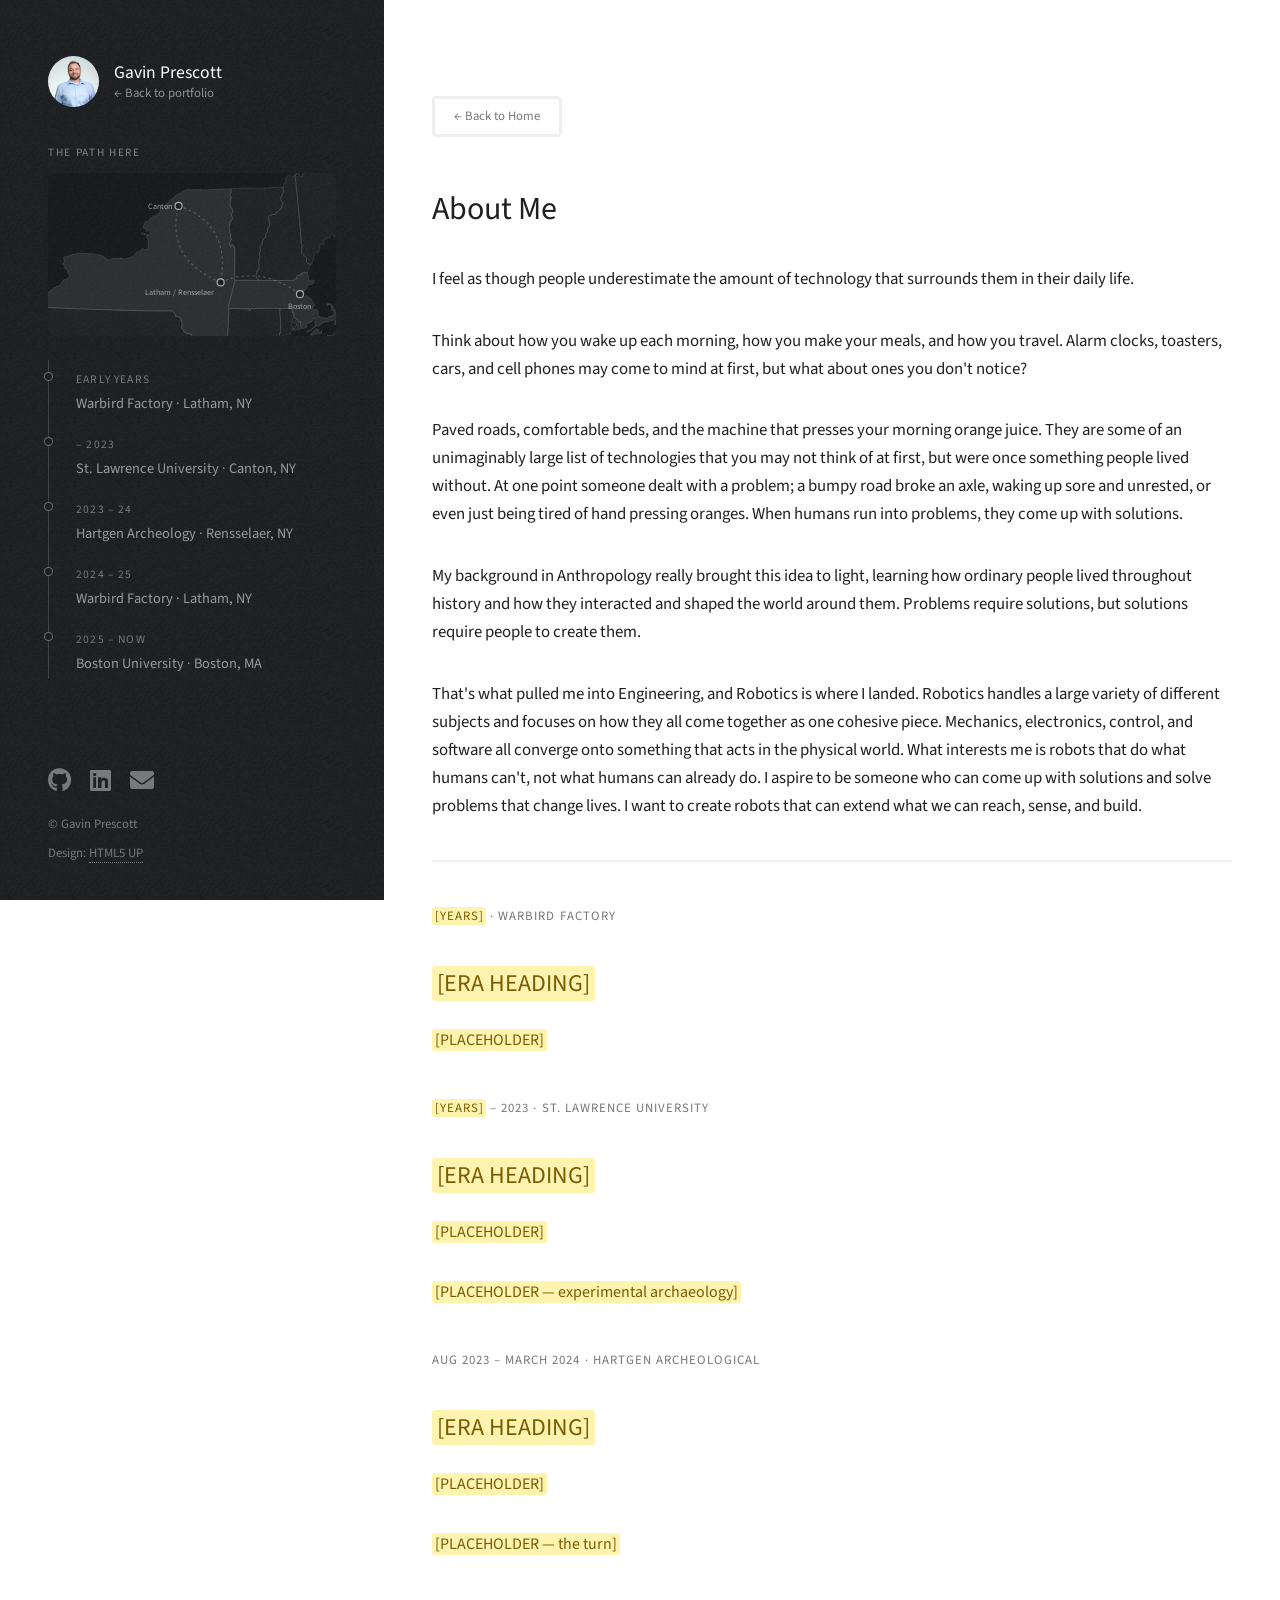
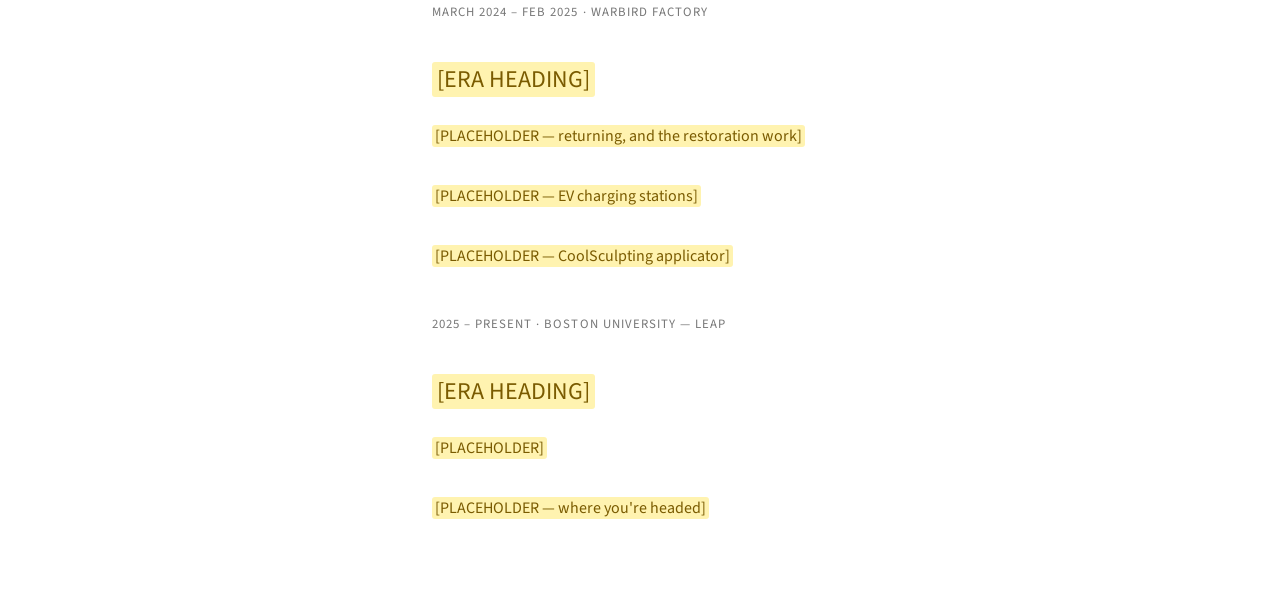
==== commit 1725c891: "data input" ====
--- a/about.html
+++ b/about.html
@@ -15,25 +15,51 @@
 		<link rel="stylesheet" href="assets/css/custom.css" />
 		<link rel="icon" href="images/avatar.jpg" />
 	</head>
-	<body class="is-preload">
+	<body class="is-preload journey-page">
 
 		<!-- ============================================================
 		     HEADER (left sidebar) — same on every page.
 		     If you change it here, change it in the other .html files too.
 		     Sidebar background photo = images/bg.jpg
 		     ============================================================ -->
-			<header id="header">
-				<div class="inner">
-					<a href="index.html" class="image avatar"><img src="images/avatar.jpg" alt="Gavin Prescott" /></a>
-					<h1><strong>Gavin Prescott</strong></h1>
-					<p class="intro-subtitle">
-						Robotics &amp; Autonomous Systems<br />
-						<br />
-						<b>M.S. Robotics &amp; Autonomous Systems</b><br />
-						<i>Boston University &middot; Expected May 2028</i><br />
-						<b>B.A. Anthropology, Minor in Biology</b><br />
-						<i>St. Lawrence University &middot; 2023</i>
-					</p>
+			<header id="header" class="journey-header">
+				<div class="inner journey">
+					<a href="index.html" class="journey-home"><img src="images/avatar.jpg" alt="" /><span><strong>Gavin Prescott</strong><em>&larr; Back to portfolio</em></span></a>
+
+					<p class="journey-kicker">The path here</p>
+					<!-- Map: New England / New York. Pins + route are driven by assets/js/journey.js.
+					     Each timeline item's data-place must match a pin's data-place. -->
+					<svg class="journey-map" viewBox="20 20 370 210" role="img" aria-label="Map of New York and Massachusetts showing Canton, the Capital Region, and Boston">
+							<g class="states">
+<path class="st" d="M441.0,73.6L442.9,73.1L442.1,74.7ZM436.4,75.7L437.0,71.9L437.9,73.4L440.7,75.6L438.8,77.8L438.0,76.3ZM434.6,66.2L434.8,64.3L436.5,67.3ZM423.4,72.7L425.2,72.4L425.8,74.2ZM422.1,92.7L423.1,91.0L423.5,94.3ZM420.0,79.4L420.9,77.4L424.1,75.2L425.7,77.3L424.6,77.8L426.7,81.1L425.3,83L423.0,83.7L421.3,82.8L421.9,81.6L421.3,79.4ZM418.7,72.2L420.2,69.0L420.2,66.2L421.3,65.0L422.2,66.1L421.1,67.7L421.4,69.3L420.6,72.5L419.3,73.9ZM357.2,138.1L352.2,134.7L352.1,131.6L352.8,129.7L347.0,124.3L345.6,121.9L346.5,117.4L345.9,117.0L346.6,113.0L345.7,112.0L344.4,98.1L344.2,94.1L340.9,55.7L337.3,22.0L340.1,21.2L340.0,19.7L343.4,21.4L343.3,23.1L344.3,25.0L345.8,25.6L347.3,21.7L347.4,17.9L346.6,16.7L348.0,15.0L349.1,15.0L350.8,16.9L353.5,17.2L353.6,15.4L350.3,11.9L350.1,10.5L352.7,5.5L354.4,4.2L355.8,2.3L356.8,2.2L358.7,0.3L361.7,-1.5L360.4,-4.6L363.0,-7.7L365.8,-9.8L366.3,-12.4L365.4,-13.6L363.5,-13.5L363.4,-16.4L364.6,-18.2L363.5,-18.8L365.3,-21.2L365.9,-23.3L363.8,-25.1L365.6,-30.4L366.6,-31.2L366.4,-32.9L368.5,-34.4L370.1,-37.2L371.5,-37.6L372.8,-52.2L397.7,-93.8L399.3,-93.8L402.9,-92.3L404.2,-92.6L404.0,-89.9L404.6,-83.6L405.2,-82.9L410.1,-79.9L413.1,-82.1L416.3,-83.7L419.9,-84.0L421.1,-86.5L424.9,-87.3L428.1,-87.0L427.8,-89.7L429.8,-90.9L433.0,-90.9L436.0,-89.5L436.6,-88.1L441.1,-85.4L446.1,-79.9L446.2,-79.3L449.9,-77.3L452.0,-53.0L455.0,-22.1L455.2,-18.9L456.4,-17.7L454.7,-15.8L456.7,-12.8L454.9,-11.1L455.6,-5.1L458.6,-4.5L458.9,-5.4L460.5,-3.0L463.0,-2.0L467.0,-1.3L468.8,-2.3L470.1,0.3L470.4,2.8L468.7,2.6L467.4,3.7L468.5,6.6L470.9,9.2L470.0,12.6L468.9,14.5L472.3,19.4L472.4,20.5L474.9,22.0L476.5,20.6L476.5,18.6L479.0,19.7L481.5,19.6L483.4,21.9L484.4,24.1L483.4,24.8L484.9,26.1L486.8,30.4L489.0,31.9L489.6,37.1L488.2,39.5L486.9,39.5L486.5,41.0L482.8,46.4L479.7,47.8L480.3,48.7L478.3,49.3L479.0,47.3L478.1,43.6L474.6,45.3L476.5,47.7L475.1,49.8L473.5,49.3L472.0,52.0L470.3,51.4L469.0,52.0L469.4,53.6L471.7,55.2L469.0,58.0L467.1,56.1L466.0,53.6L464.4,54.2L464.1,55.9L463.0,55.9L461.9,53.3L461.2,56.2L460.0,56.9L459.3,60.3L458.3,59.5L457.6,61.7L456.9,59.9L454.5,62.4L453.7,61.2L452.5,65.5L450.2,63.9L450.1,62.3L448.8,63.3L447.3,63.1L447.8,66.0L445.9,69.3L447.5,70.7L442.9,71.8L439.7,70.6L437.2,66.0L437.9,64.6L440.8,63.2L439.4,61.3L437.8,63.0L437.9,61.0L436.6,61.2L437.0,64.2L436.3,64.3L436.1,61.4L433.1,64.2L433.9,65.7L433.2,67.7L435.3,70.5L435.0,72.5L432.2,76.2L433.5,76.6L432.0,78.1L433.6,80.5L433.2,83.6L431.1,84.2L430.4,80.5L431.2,80.2L430.6,77.8L428.2,76.0L427.4,73.2L429.3,70.7L426.6,69.1L427.3,67.9L426.0,67.6L423.6,68.7L423.4,63.6L424.7,61.6L424.7,59.3L423.7,58.8L422.9,60.9L421.2,62.8L419.6,61.5L418.8,62.9L416.8,63.3L418.9,66.7L418.7,68.9L417.2,70.1L416.0,73.3L415.7,76.6L414.2,80.2L416.9,81.3L415.2,82.7L416.7,85.1L415.5,86.9L411.9,87.0L410.4,90.3L408.4,90.5L408.3,93.1L406.8,93.6L406.7,91.3L407.5,89.6L406.2,89.0L405.9,90.4L404.4,91.0L404.8,88.1L402.4,88.7L402.7,91.0L400.7,92.8L400.2,95.0L398.4,92.9L398.3,95.0L396.3,96.5L394.7,95.5L394.4,98.4L392.6,96.3L391.1,100.5L388.0,101.9L387.4,102.8L386.5,99.1L384.3,99.0L382.4,101.0L381.9,102.8L379.2,102.8L378.4,105.0L375.6,105.0L374.4,107.3L374.1,109.5L374.9,110.8L373.9,112.3L372.1,111.1L369.2,112.6L368.1,114.7L369.0,117.7L368.1,119.6L366.7,120.4L367.2,121.8L365.4,123.0L363.5,122.9L362.2,124.1L360.9,128.6L361.6,129.4L359.9,133.1L360.1,134.0L358.4,137.4Z"/>
+<path class="st st-hl" d="M378.4,228.0L380.3,229.0L384.4,228.5L386.9,227.6L388.4,224.4L390.9,229.0L390.8,230.3L389.4,231.1L384.8,231.2L378.9,228.8ZM356.6,226.9L359.2,226.8L361.6,222.7L365.2,219.8L366.8,220.4L368.0,223.4L370.1,224.5L371.4,222.7L371.5,226.4L365.7,226.7L361.4,227.3L359.0,229.5ZM260.3,157.8L291.1,158.0L318.4,158.1L335.7,158.0L336.9,155.8L339.8,155.7L339.6,152.9L341.5,151.2L344.2,151.9L345.3,149.1L350.1,147.4L352.2,148.6L353.3,148.0L353.7,151.2L355.3,157.2L358.8,159.1L360.3,157.2L362.3,158.6L360.4,162.7L357.2,163.2L352.1,165.0L353.8,167.2L351.5,169.5L350.5,169.2L349.9,171.8L349.3,170.0L347.9,172.5L349.6,175.7L347.7,175.3L347.1,176.6L348.3,177.7L347.6,179.0L349.6,179.5L350.3,177.9L352.3,177.4L353.6,179.4L357.0,180.5L358.7,182.3L359.1,184.4L362.2,188.4L362.2,190.6L361.3,192.4L359.7,192.7L360.1,193.7L363.2,195.9L364.8,195.4L366.0,196.4L367.3,200.1L366.7,202.3L368.6,204.4L371.9,205.8L376.7,206.1L378.0,207.0L380.5,204.9L383.1,204.4L386.8,202.7L387.6,201.5L387.2,198.0L386.2,195.4L384.5,196.8L384.3,192.5L383.4,190.1L381.3,188.7L380.0,189.1L379.4,190.9L377.8,188.3L379.5,187.7L382.5,188.4L385.8,190.8L388.6,196.1L390.2,201.3L390.8,207.4L389.1,213.3L388.9,215.3L387.9,214.9L389.3,209.9L388.3,208.9L384.7,209.3L378.8,211.4L374.6,211.3L373.7,212.6L371.3,213.1L369.4,215.9L364.8,216.6L360.2,219.8L358.1,222.0L355.2,223.4L352.0,224.2L352.8,223.0L357.6,221.3L359.7,219.1L363.0,216.7L363.6,214.9L363.0,209.7L363.8,207.8L360.1,206.8L360.2,209.5L359.2,208.9L358.8,211.2L356.8,211.1L357.2,212.5L352.9,213.2L352.0,215.5L352.4,217.4L351.6,218.8L348.2,220.0L346.5,219.3L345.1,220.0L344.3,211.5L341.7,210.9L340.5,209.1L339.1,207.0L336.4,205.6L335.6,203.2L335.7,199.5L334.0,199.9L333.7,193.3L317.7,194.5L317.5,193.7L289.5,194.1L286.5,194.4L280.6,194.3L280.3,196.0L278.3,196.3L278.4,194.3L270.9,194.4L254.6,194.1L252.5,194.2L251.6,192.3L256.0,174.6Z"/>
+<path class="st" d="M171.5,320.5L173.6,317.6L174.9,316.2L175.6,313.5L177.3,311.6L179.8,309.7L185.3,308.6L188.8,306.5L188.8,303.5L191.1,302.3L192.1,300.9L197.0,297.7L199.6,297.0L201.3,294.7L202.7,295.0L205.1,293.3L203.1,290.1L200.3,288.3L199.3,286.0L196.3,283.6L195.3,280.5L191.7,279.7L191.2,277.7L191.4,273.4L190.0,271.8L187.6,272.0L186.3,271.4L186.1,267.6L187.1,266.3L185.9,265.3L187.2,260.9L188.8,261.1L192.0,256.0L188.6,250.7L190.5,248.5L193.0,247.2L195.3,244.7L194.7,243.7L197.1,242.1L198.6,239.9L200.6,234.4L203.7,231.3L205.9,230.7L218.3,238.3L237.0,249.1L237.4,250.0L234.7,258.4L233.0,261.3L232.5,264.2L231.7,265.2L230.7,266.7L225.5,268.4L224.9,272.1L223.7,272.8L223.3,275.1L223.3,277.0L226.0,278.2L228.2,277.4L231.7,279.3L233.7,279.7L234.2,277.7L234.8,281.8L234.5,286.5L232.6,294.7L230.8,305.8L230.2,313.5L224.5,324.3L223.0,326.5L221.7,326.9L222.1,328.4L220.7,330.8L217.8,333.7L217.7,334.5L213.2,337.0L208.6,341.9L205.6,347.2L202.4,353.8L199.5,356.5L196.8,357.1L195.2,356.5L196.0,352.6L198.2,348.2L198.6,345.2L195.6,343.5L193.0,343.3L192.1,342.2L189.5,342.3L188.5,343.9L187.2,342.9L186.9,340.8L184.3,339.1L183.9,337.8L182.4,338.3L180.3,335.2L179.3,335.6L176.7,333.0L175.2,330.5L172.5,329.3L173.4,323.1L171.7,321.8Z"/>
+<path class="st" d="M-19.2,191.5L-12.3,189.2L-5.9,186.3L-4.6,185.3L-3.1,182.7L-1.3,182.7L-0.9,184.0L4.1,181.0L10.8,178.1L10.0,192.1L10.2,192.2L44.4,194.0L55.1,194.3L78.2,195.3L111.9,196.3L126.5,196.5L141.8,197.0L165.3,197.3L180.1,197.3L182.1,199.9L182.8,199.8L183.9,204.2L185.9,204.1L189.7,205.6L191.1,207.8L190.0,209.2L191.9,210.1L192.2,217.3L191.1,217.8L194.6,222.8L194.7,224.4L196.2,224.1L198.3,225.6L198.1,226.4L201.6,226.3L202.0,227.3L204.2,226.9L204.1,228.2L205.9,230.7L203.7,231.3L200.6,234.4L198.6,239.9L197.1,242.1L194.7,243.7L195.3,244.7L193.0,247.2L190.5,248.5L188.6,250.7L192.0,256.0L188.8,261.1L187.2,260.9L185.9,265.3L187.1,266.3L186.1,267.6L186.3,271.4L187.6,272.0L190.0,271.8L191.4,273.4L191.2,277.7L191.7,279.7L195.3,280.5L196.3,283.6L199.3,286.0L200.3,288.3L203.1,290.1L205.1,293.3L202.7,295.0L201.3,294.7L199.6,297.0L197.0,297.7L192.1,300.9L191.1,302.3L188.8,303.5L188.8,306.5L185.3,308.6L179.8,309.7L177.3,311.6L174.1,309.9L170.9,309.6L167.5,310.5L165.3,312.0L162.4,315.7L131.2,315.3L114.2,315.0L92.5,314.4L58.6,313.1L14.9,311.1L-9.0,309.8L-26.8,308.7L-23.7,261.0Z"/>
+<path class="st" d="M252.5,194.2L254.6,194.1L270.9,194.4L278.4,194.3L278.3,196.3L280.3,196.0L280.6,194.3L286.5,194.4L289.5,194.1L317.5,193.7L317.7,194.5L317.9,199.3L318.7,209.2L318.9,215.9L318.8,225.3L317.2,225.7L317.7,229.1L316.7,230.4L315.6,229.6L313.3,229.6L310.4,230.8L307.8,230.7L306.0,231.8L303.8,230.7L303.0,232.3L296.2,234.1L295.7,233.3L293.6,233.3L289.9,234.9L289.0,234.0L285.3,234.0L284.4,235.2L281.8,234.3L276.3,235.6L275.8,233.0L274.5,233.7L271.9,237.5L270.3,237.5L267.2,240.8L265.4,239.9L262.1,242.5L261.1,242.0L257.9,243.3L258.6,244.2L257.2,245.7L253.1,246.3L250.1,248.7L248.8,248.1L246.7,249.7L246.8,248.2L243.9,243.7L253.4,237.7L250.7,233.4L251.1,226.2L251.6,213.0Z"/>
+<path class="st" d="M322.7,37.9L323.0,34.8L325.3,31.9L324.8,31.2L326.1,27.8L324.4,26.3L326.7,25.7L327.2,24.5L330.0,22.5L332.1,25.2L335.8,25.2L337.3,22.0L340.9,55.7L344.2,94.1L344.4,98.1L345.7,112.0L346.6,113.0L345.9,117.0L346.5,117.4L345.6,121.9L347.0,124.3L352.8,129.7L352.1,131.6L352.2,134.7L357.2,138.1L353.5,146.0L353.3,148.0L352.2,148.6L350.1,147.4L345.3,149.1L344.2,151.9L341.5,151.2L339.6,152.9L339.8,155.7L336.9,155.8L335.7,158.0L318.4,158.1L291.1,158.0L289.8,155.7L288.9,156.2L287.2,151.7L288.3,148.4L288.4,145.8L290.1,145.3L291.2,143.3L290.3,141.0L291.5,139.5L290.7,136.6L291.1,130.4L292.6,127.5L291.7,124.9L292.9,118.8L292.1,117.2L292.7,113.9L294.7,112.4L295.4,107.5L296.5,105.5L299.0,103.5L299.7,101.5L299.5,98.6L302.0,95.6L301.8,91.8L303.4,89.7L304.9,86.6L304.8,84.5L303.4,81.5L304.1,78.9L303.2,77.4L304.5,74.7L309.1,73.1L310.4,73.6L312.5,72.6L313.1,70.2L316.3,69.5L318.1,67.7L319.0,65.6L321.0,64.6L320.1,62.0L321.6,61.3L321.7,58.1L320.3,56.4L318.7,51.9L320.6,49.5L321.0,46.6L323.2,43.2L321.3,39.3Z"/>
+<path class="st st-hl" d="M309.9,234.0L310.3,233.2L314.1,232.1L311.2,234.1ZM306.0,242.3L306.6,241.4L308.2,242.1L308.3,244.3L307.4,242.8ZM303.0,238.0L305.2,237.2L303.6,239.2ZM230.7,266.7L231.4,269.7L230.2,271.5L224.8,275.0L223.3,275.1L223.7,272.8L224.9,272.1L225.5,268.4ZM142.5,99.4L144.6,97.2L143.9,99.2ZM139.5,98.5L141.2,96.7L142.4,97.0ZM10.8,178.1L15.5,176.0L23.1,171.4L27.3,167.6L31.5,165.6L35.1,164.6L36.8,161.6L38.6,160.1L39.3,157.8L44.4,155.5L47.1,153.2L46.7,149.6L45.0,147.7L45.3,145.8L44.5,144.1L41.4,142.4L41.7,138.3L39.3,137.5L40.7,134.2L40.3,128.6L39.9,128.0L43.8,127.2L49.0,125.5L56.7,123.8L62.2,123.1L66.6,123.2L71.8,123.8L76.7,123.6L88.3,125.9L91.4,126.8L93.3,129.0L96.4,131.2L98.0,131.7L103.5,129.6L108.3,129.7L114.1,129.3L116.9,130.2L120.1,130.4L122.0,129.3L126.1,128.5L128.6,126.7L129.8,126.7L132.4,123.2L136.6,120.4L137.9,120.1L140.5,117.7L142.4,117.5L145.1,118.2L147.4,117.4L148.7,115.1L149.0,111.2L147.9,103.1L145.3,101.3L146.8,99.1L148.7,98.6L148.9,100.1L151.8,98.3L151.4,96.4L148.9,94.3L145.9,94.9L146.6,93.6L144.6,91.3L142.6,91.2L142.8,87.6L145.0,82.5L147.6,82.3L150.7,80.5L150.7,78.4L153.1,77.4L156.7,75.0L157.9,75.2L160.1,74.0L163.5,70.6L164.0,68.6L165.6,66.3L171.1,61.0L175.3,56.5L182.7,50.3L182.6,49.7L191.6,44.9L195.1,42.1L197.4,42.1L200.3,40.4L203.9,41.7L206.4,41.3L218.4,41.6L225.4,41.5L239.6,40.7L242.7,40.7L255.0,40.1L255.2,44.9L254.3,46.3L253.9,49.1L255.6,51.6L254.4,54.1L254.2,58.2L253.7,59.6L254.3,62.8L256.9,66.6L257.5,69.7L255.9,73.3L257.0,78.4L256.5,80.0L254.0,82.9L253.4,86.9L252.4,90.4L253.6,91.6L253.6,96.2L255.0,99.2L254.3,102.0L256.0,104.6L253.9,108.9L253.1,114.0L254.5,115.2L255.3,112.2L257.9,112.2L258.2,114.5L260.0,115.8L260.1,131.1L259.6,150.0L259.7,153.3L259.2,154.9L260.3,157.8L256.0,174.6L251.6,192.3L252.5,194.2L251.6,213.0L251.1,226.2L250.7,233.4L253.4,237.7L243.9,243.7L246.8,248.2L246.7,249.7L245.8,251.6L242.8,253.5L242.6,257.0L240.8,257.0L242.1,259.6L244.5,255.7L246.1,256.3L247.5,254.4L250.4,253.2L253.0,253.1L253.5,251.6L256.6,252.9L256.9,251.0L258.2,252.2L261.0,252.5L263.6,253.5L266.8,252.2L267.0,250.3L269.4,249.9L270.8,250.4L281.4,250.0L286.9,248.9L288.8,248.1L293.0,245.1L294.2,243.3L295.9,242.7L297.6,240.4L300.5,239.4L302.2,239.4L299.8,241.8L298.5,242.1L300.7,243.4L301.4,245.4L303.8,245.8L305.3,244.7L307.7,247.8L309.8,247.0L313.0,244.7L313.2,243.4L315.6,242.9L317.3,243.3L316.6,244.3L307.3,248.8L296.5,254.7L289.5,257.7L278.2,262.1L270.8,265.8L264.7,267.8L260.9,268.4L260.0,267.7L251.0,270.6L242.4,270.3L235.9,272.8L236.3,271.1L233.0,271.2L233.4,270.1L231.8,268.4L232.8,266.8L231.7,265.2L232.5,264.2L233.0,261.3L234.7,258.4L237.4,250.0L237.0,249.1L218.3,238.3L205.9,230.7L204.1,228.2L204.2,226.9L202.0,227.3L201.6,226.3L198.1,226.4L198.3,225.6L196.2,224.1L194.7,224.4L194.6,222.8L191.1,217.8L192.2,217.3L191.9,210.1L190.0,209.2L191.1,207.8L189.7,205.6L185.9,204.1L183.9,204.2L182.8,199.8L182.1,199.9L180.1,197.3L165.3,197.3L141.8,197.0L126.5,196.5L111.9,196.3L78.2,195.3L55.1,194.3L44.4,194.0L10.2,192.2L10.0,192.1Z"/>
+<path class="st" d="M255.0,40.1L264.4,39.6L279.6,39.3L284.9,39.5L293.1,39.5L300.6,39.2L322.7,37.9L321.3,39.3L323.2,43.2L321.0,46.6L320.6,49.5L318.7,51.9L320.3,56.4L321.7,58.1L321.6,61.3L320.1,62.0L321.0,64.6L319.0,65.6L318.1,67.7L316.3,69.5L313.1,70.2L312.5,72.6L310.4,73.6L309.1,73.1L304.5,74.7L303.2,77.4L304.1,78.9L303.4,81.5L304.8,84.5L304.9,86.6L303.4,89.7L301.8,91.8L302.0,95.6L299.5,98.6L299.7,101.5L299.0,103.5L296.5,105.5L295.4,107.5L294.7,112.4L292.7,113.9L292.1,117.2L292.9,118.8L291.7,124.9L292.6,127.5L291.1,130.4L290.7,136.6L291.5,139.5L290.3,141.0L291.2,143.3L290.1,145.3L288.4,145.8L288.3,148.4L287.2,151.7L288.9,156.2L289.8,155.7L291.1,158.0L260.3,157.8L259.2,154.9L259.7,153.3L259.6,150.0L260.1,131.1L260.0,115.8L258.2,114.5L257.9,112.2L255.3,112.2L254.5,115.2L253.1,114.0L253.9,108.9L256.0,104.6L254.3,102.0L255.0,99.2L253.6,96.2L253.6,91.6L252.4,90.4L253.4,86.9L254.0,82.9L256.5,80.0L257.0,78.4L255.9,73.3L257.5,69.7L256.9,66.6L254.3,62.8L253.7,59.6L254.2,58.2L254.4,54.1L255.6,51.6L253.9,49.1L254.3,46.3L255.2,44.9Z"/>
+<path class="st" d="M341.7,210.9L344.3,211.5L345.1,220.0L342.4,222.1L341.3,217.6L341.5,214.8L340.1,213.8L340.7,220.9L338.3,220.9L338.1,222.5L336.7,222.9L336.4,220.4L338.5,216.1L339.5,213.0ZM335.2,211.9L335.9,211.6L337.5,213.8L336.9,214.2ZM334.3,222.4L335.0,220.0L334.4,219.0L335.0,216.5L335.6,217.3L335.8,221.1ZM326.7,238.3L328.1,234.7L328.8,235.3L329.1,238.7ZM316.7,230.4L317.7,229.1L317.2,225.7L318.8,225.3L318.9,215.9L318.7,209.2L317.9,199.3L317.7,194.5L333.7,193.3L334.0,199.9L335.7,199.5L335.6,203.2L336.4,205.6L339.1,207.0L340.5,209.1L340.2,211.1L338.3,213.0L337.4,211.2L337.9,209.6L335.2,207.3L334.0,205.6L334.9,211.3L331.8,210.7L333.6,212.3L333.9,215.7L332.2,216.2L333.4,218.6L333.6,221.8L332.2,223.8L331.3,227.1L329.6,226.9L325.8,227.9L322.1,229.6L316.8,231.1Z"/>
+							</g>
+							<g class="route">
+								<path class="seg" data-to="2" d="M241.8,160.6 Q170,130 187.8,62.3"/>
+								<path class="seg" data-to="3" d="M187.8,62.3 Q255,85 241.8,160.6"/>
+								<path class="seg" data-to="5" d="M241.8,160.6 Q292,138 343.7,175.7"/>
+							</g>
+							<g class="pins">
+								<g class="pin" data-place="canton" transform="translate(187.8,62.3)"><circle class="pulse" r="9"/><circle class="dot" r="4.5"/><text x="-9" y="4" text-anchor="end">Canton</text></g>
+								<g class="pin" data-place="capital" transform="translate(241.8,160.6)"><circle class="pulse" r="9"/><circle class="dot" r="4.5"/><text x="-9" y="16" text-anchor="end">Latham / Rensselaer</text></g>
+								<g class="pin" data-place="boston" transform="translate(343.7,175.7)"><circle class="pulse" r="9"/><circle class="dot" r="4.5"/><text x="0" y="19" text-anchor="middle">Boston</text></g>
+							</g>
+						</svg>
+
+					<ol class="journey-timeline">
+						<li data-era="1" data-place="capital"><a href="#era-1"><span class="yr">Early years</span><span class="pl">Warbird Factory &middot; Latham, NY</span></a></li>
+						<li data-era="2" data-place="canton"><a href="#era-2"><span class="yr">&ndash; 2023</span><span class="pl">St. Lawrence University &middot; Canton, NY</span></a></li>
+						<li data-era="3" data-place="capital"><a href="#era-3"><span class="yr">2023 &ndash; 24</span><span class="pl">Hartgen Archeology &middot; Rensselaer, NY</span></a></li>
+						<li data-era="4" data-place="capital"><a href="#era-4"><span class="yr">2024 &ndash; 25</span><span class="pl">Warbird Factory &middot; Latham, NY</span></a></li>
+						<li data-era="5" data-place="boston"><a href="#era-5"><span class="yr">2025 &ndash; now</span><span class="pl">Boston University &middot; Boston, MA</span></a></li>
+					</ol>
 				</div>
 			</header>
 
@@ -78,7 +104,7 @@
 						         · What it planted: that objects can be opened, understood, repaired
 						         KEEP IT SHORT — this is the seed, not the story. 3-4 sentences.
 						    -->
-						    <div class="era">
+						    <div class="era" id="era-1">
 						      <p class="era-meta"><span class="placeholder">[YEARS]</span> &middot; Warbird Factory</p>
 						      <h2><span class="placeholder">[ERA HEADING]</span></h2>
 						      <p><span class="placeholder">[PLACEHOLDER]</span></p>
@@ -94,8 +120,8 @@
 						           five maps, published as supplemental figures
 						         · The tension surfacing: the parts you liked most were the hands-on ones
 						    -->
-						    <div class="era">
-						      <p class="era-meta"><span class="placeholder">[YEARS]</span> &middot; St. Lawrence University</p>
+						    <div class="era" id="era-2">
+						      <p class="era-meta"><span class="placeholder">[YEARS]</span> &ndash; 2023 &middot; St. Lawrence University</p>
 						      <h2><span class="placeholder">[ERA HEADING]</span></h2>
 						      <p><span class="placeholder">[PLACEHOLDER]</span></p>
 						      <p><span class="placeholder">[PLACEHOLDER — experimental archaeology]</span></p>
@@ -113,8 +139,8 @@
 						         wanted, not about the field being lacking. That distinction is the
 						         difference between reading as thoughtful and reading as restless.
 						    -->
-						    <div class="era">
-						      <p class="era-meta"><span class="placeholder">[YEARS]</span> &middot; Hartgen Archeological</p>
+						    <div class="era" id="era-3">
+						      <p class="era-meta">Aug 2023 &ndash; March 2024 &middot; Hartgen Archeological</p>
 						      <h2><span class="placeholder">[ERA HEADING]</span></h2>
 						      <p><span class="placeholder">[PLACEHOLDER]</span></p>
 						      <p><span class="placeholder">[PLACEHOLDER — the turn]</span></p>
@@ -134,8 +160,8 @@
 						           read with a logic analyzer
 						         · The recognition that this was the work you wanted
 						    -->
-						    <div class="era">
-						      <p class="era-meta"><span class="placeholder">[YEARS]</span> &middot; Warbird Factory</p>
+						    <div class="era" id="era-4">
+						      <p class="era-meta">March 2024 &ndash; Feb 2025 &middot; Warbird Factory</p>
 						      <h2><span class="placeholder">[ERA HEADING]</span></h2>
 						      <p><span class="placeholder">[PLACEHOLDER — returning, and the restoration work]</span></p>
 						      <p><span class="placeholder">[PLACEHOLDER — EV charging stations]</span></p>
@@ -152,8 +178,8 @@
 						         · What you're looking for: internships and co-ops
 						         END ON FORWARD MOTION, not summary.
 						    -->
-						    <div class="era">
-						      <p class="era-meta"><span class="placeholder">[YEARS]</span> &middot; Boston University &mdash; LEAP</p>
+						    <div class="era" id="era-5">
+						      <p class="era-meta">2025 &ndash; Present &middot; Boston University &mdash; LEAP</p>
 						      <h2><span class="placeholder">[ERA HEADING]</span></h2>
 						      <p><span class="placeholder">[PLACEHOLDER]</span></p>
 						      <p><span class="placeholder">[PLACEHOLDER — where you're headed]</span></p>
@@ -184,6 +210,7 @@
 			<script src="assets/js/breakpoints.min.js"></script>
 			<script src="assets/js/util.js"></script>
 			<script src="assets/js/main.js"></script>
+			<script src="assets/js/journey.js"></script>
 
 	</body>
 </html>
--- a/assets/css/custom.css
+++ b/assets/css/custom.css
@@ -74,3 +74,64 @@
 .era-meta { font-size: 0.8em; text-transform: uppercase; letter-spacing: 0.08em; color: #777; margin-bottom: 0.2em; }
 
 #main strong, #main b { color: var(--text); }
+
+/* ---------- Sidebar photo framing ----------
+   Zoom (130%) and focus point (85% from left, 55% from top) of images/bg.jpg.
+   Raise the first % to push further right, lower it to go left. */
+#header {
+	background-size: auto, 130%;
+	background-position: top left, 85% 55%;
+}
+
+/* ==========================================================================
+   About Me page (about.html): sidebar becomes a map + timeline ("journey")
+   ========================================================================== */
+body.journey-page #header {
+	background-image: url("images/overlay.png");   /* drop the lathe photo here so the map reads cleanly */
+	background-color: #1c1f22;
+	text-align: left;
+	padding: 3.5em 3em 2em 3em;
+	overflow-y: auto;
+}
+.journey-home { display: flex; align-items: center; gap: 0.9em; border: 0; color: #fff; margin-bottom: 2em; }
+.journey-home img { width: 3.2em; height: 3.2em; border-radius: 50%; object-fit: cover; }
+.journey-home span { display: flex; flex-direction: column; line-height: 1.35; }
+.journey-home strong { color: #fff; font-weight: 400; font-size: 1.1em; }
+.journey-home em { font-size: 0.8em; color: rgba(255,255,255,0.5); font-style: normal; }
+.journey-home:hover em { color: #49bf9d; }
+.journey-kicker { text-transform: uppercase; letter-spacing: 0.15em; font-size: 0.7em; color: rgba(255,255,255,0.45); margin: 0 0 0.5em 0; }
+
+.journey-map { display: block; width: 100%; height: auto; margin-bottom: 1.5em; overflow: hidden; border-radius: 6px; background: rgba(0,0,0,0.15); }
+.journey-map .st { fill: rgba(255,255,255,0.04); stroke: rgba(255,255,255,0.18); stroke-width: 0.7; stroke-linejoin: round; }
+.journey-map .st-hl { fill: rgba(255,255,255,0.09); }
+.journey-map .seg { fill: none; stroke: rgba(255,255,255,0.22); stroke-width: 1.4; stroke-dasharray: 3 4; transition: stroke 0.5s, stroke-width 0.5s; }
+.journey-map .seg.done { stroke: #49bf9d; stroke-width: 2; stroke-dasharray: none; }
+.journey-map .pin .dot { fill: #1c1f22; stroke: rgba(255,255,255,0.6); stroke-width: 1.5; transition: fill 0.3s, stroke 0.3s; }
+.journey-map .pin .pulse { fill: #49bf9d; opacity: 0; transform-box: fill-box; transform-origin: center; }
+.journey-map .pin text { fill: rgba(255,255,255,0.55); font-size: 10.5px; font-family: inherit; transition: fill 0.3s; }
+.journey-map .pin.visited .dot { stroke: #49bf9d; }
+.journey-map .pin.active .dot { fill: #49bf9d; stroke: #fff; }
+.journey-map .pin.active text { fill: #fff; }
+.journey-map .pin.active .pulse { animation: journey-pulse 1.8s ease-out infinite; }
+@keyframes journey-pulse { 0% { opacity: 0.6; transform: scale(0.5); } 100% { opacity: 0; transform: scale(2.2); } }
+
+.journey-timeline { list-style: none; margin: 0; padding: 0 0 0 1.1em; border-left: 1px solid rgba(255,255,255,0.15); }
+.journey-timeline li { position: relative; padding: 0; margin: 0 0 0.35em 0; }
+.journey-timeline li::before { content: ""; position: absolute; left: calc(-1.1em - 5px); top: 0.75em; width: 9px; height: 9px; border-radius: 50%;
+	background: #1c1f22; border: 1.5px solid rgba(255,255,255,0.35); transition: background 0.3s, border-color 0.3s; }
+.journey-timeline a { display: block; border: 0; padding: 0.35em 0.6em; border-radius: 4px; color: rgba(255,255,255,0.55); transition: background 0.3s, color 0.3s; }
+.journey-timeline a:hover { background: rgba(255,255,255,0.05); color: #fff; }
+.journey-timeline .yr { display: block; font-size: 0.72em; text-transform: uppercase; letter-spacing: 0.1em; color: rgba(255,255,255,0.4); }
+.journey-timeline .pl { display: block; font-size: 0.9em; line-height: 1.4; }
+.journey-timeline li.visited::before { border-color: #49bf9d; }
+.journey-timeline li.active::before { background: #49bf9d; border-color: #49bf9d; }
+.journey-timeline li.active a { background: rgba(73,191,157,0.12); color: #fff; }
+.journey-timeline li.active .yr { color: #49bf9d; }
+
+.era { scroll-margin-top: 2em; }
+
+/* Tablet / phone: sidebar sits on top of the page, so keep it compact */
+@media screen and (max-width: 980px) {
+	body.journey-page #header { padding: 2.5em 2em; }
+	.journey-map { max-width: 28em; margin-left: auto; margin-right: auto; }
+}
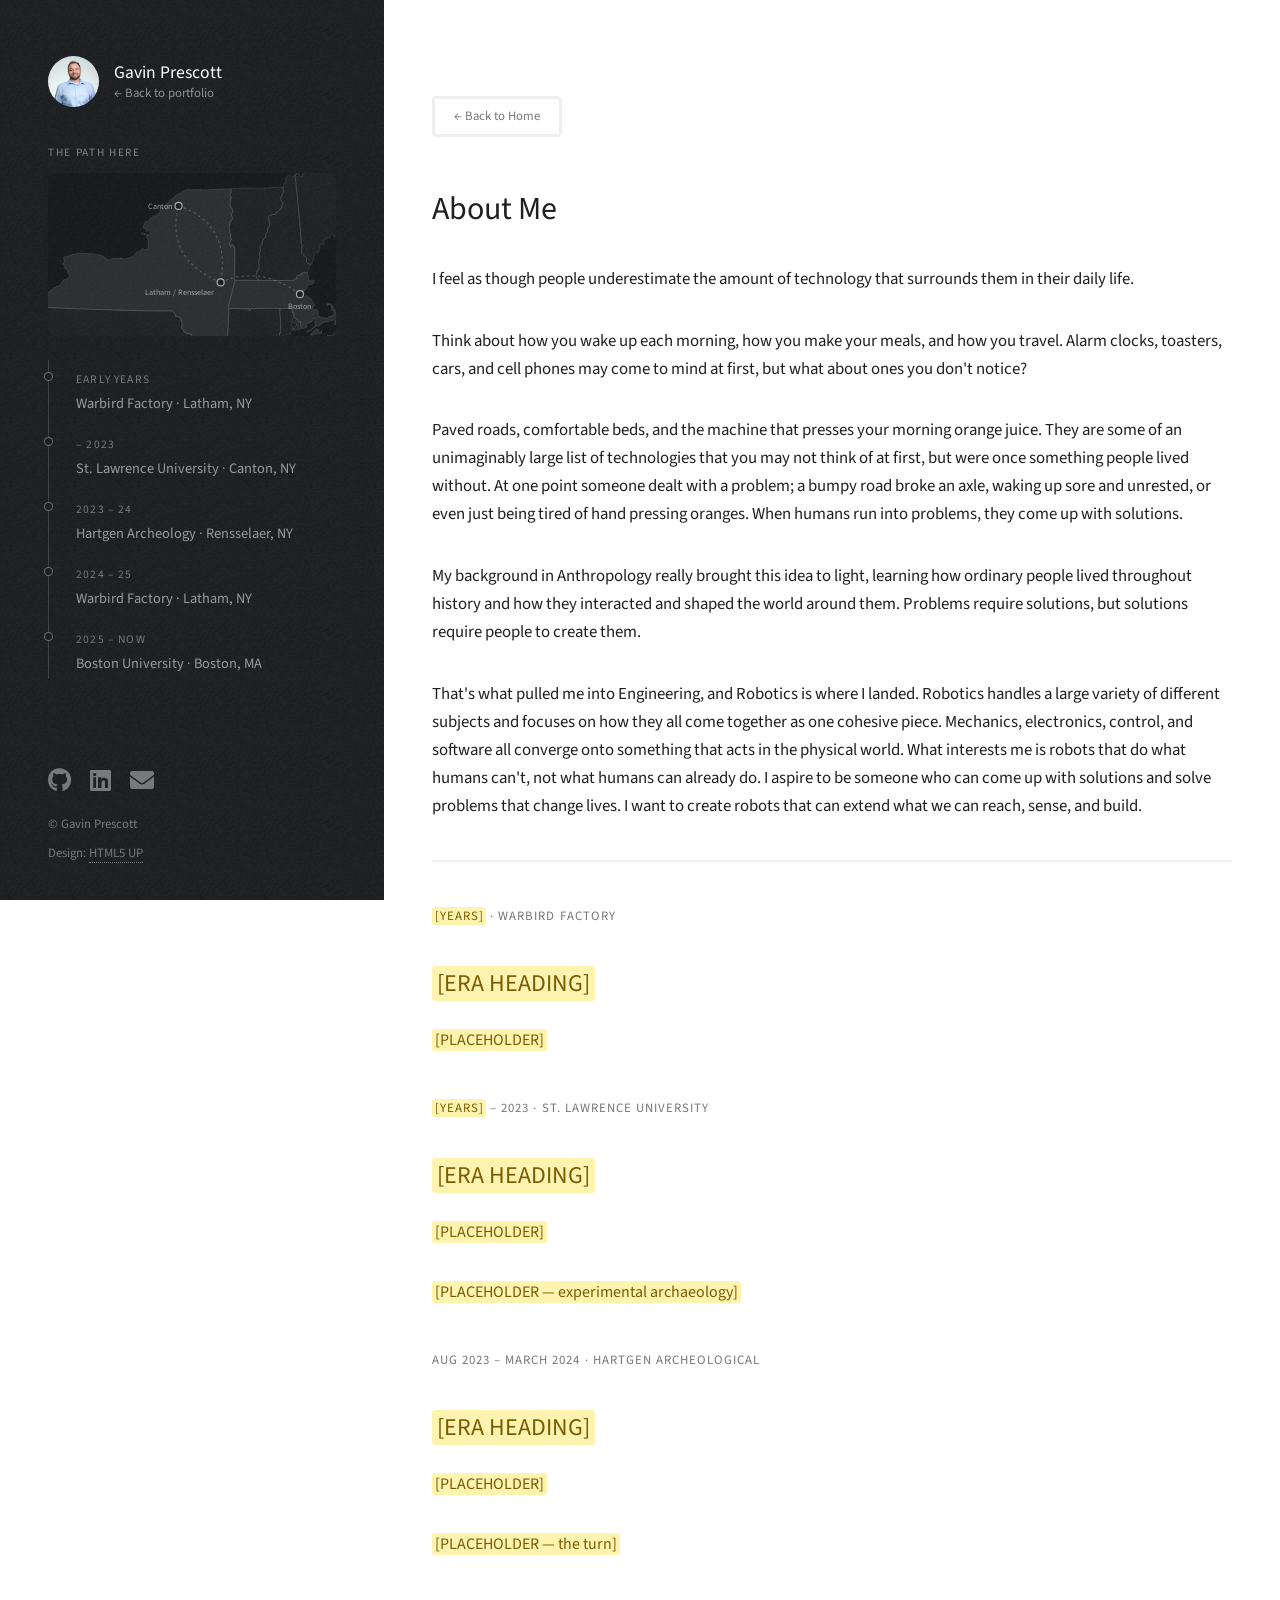
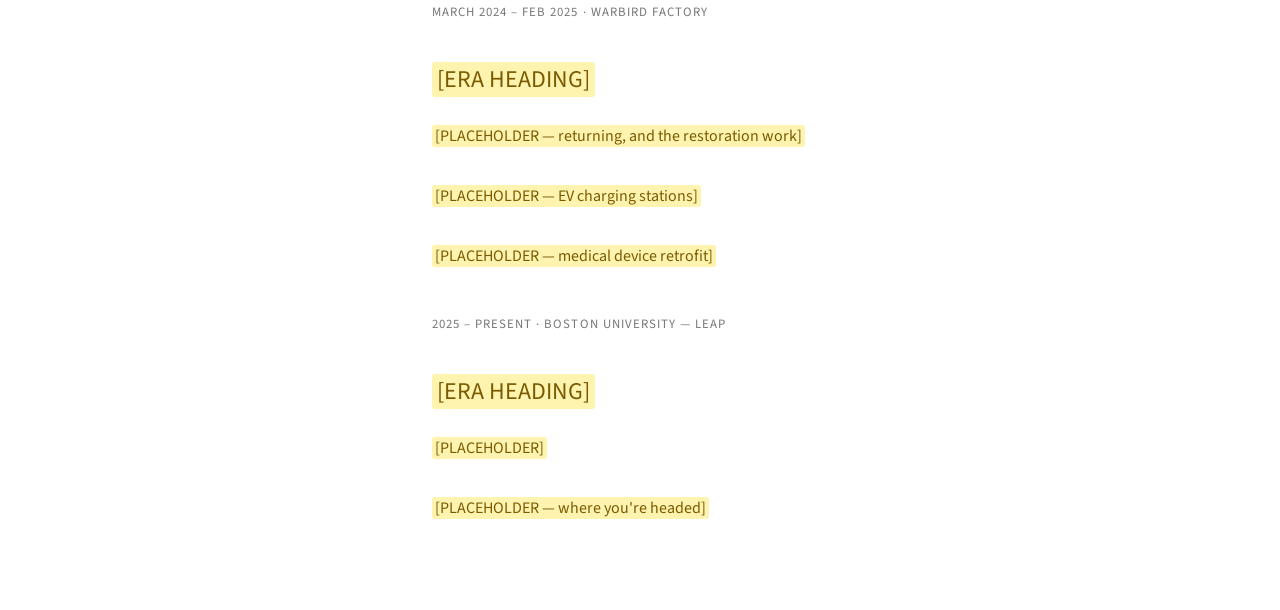
==== commit 19063afe: "medical device project push" ====
--- a/about.html
+++ b/about.html
@@ -165,7 +165,7 @@
 						      <h2><span class="placeholder">[ERA HEADING]</span></h2>
 						      <p><span class="placeholder">[PLACEHOLDER — returning, and the restoration work]</span></p>
 						      <p><span class="placeholder">[PLACEHOLDER — EV charging stations]</span></p>
-						      <p><span class="placeholder">[PLACEHOLDER — CoolSculpting applicator]</span></p>
+						      <p><span class="placeholder">[PLACEHOLDER — medical device retrofit]</span></p>
 						    </div>
 
 						    <!-- ERA 5 — BOSTON UNIVERSITY, LEAP
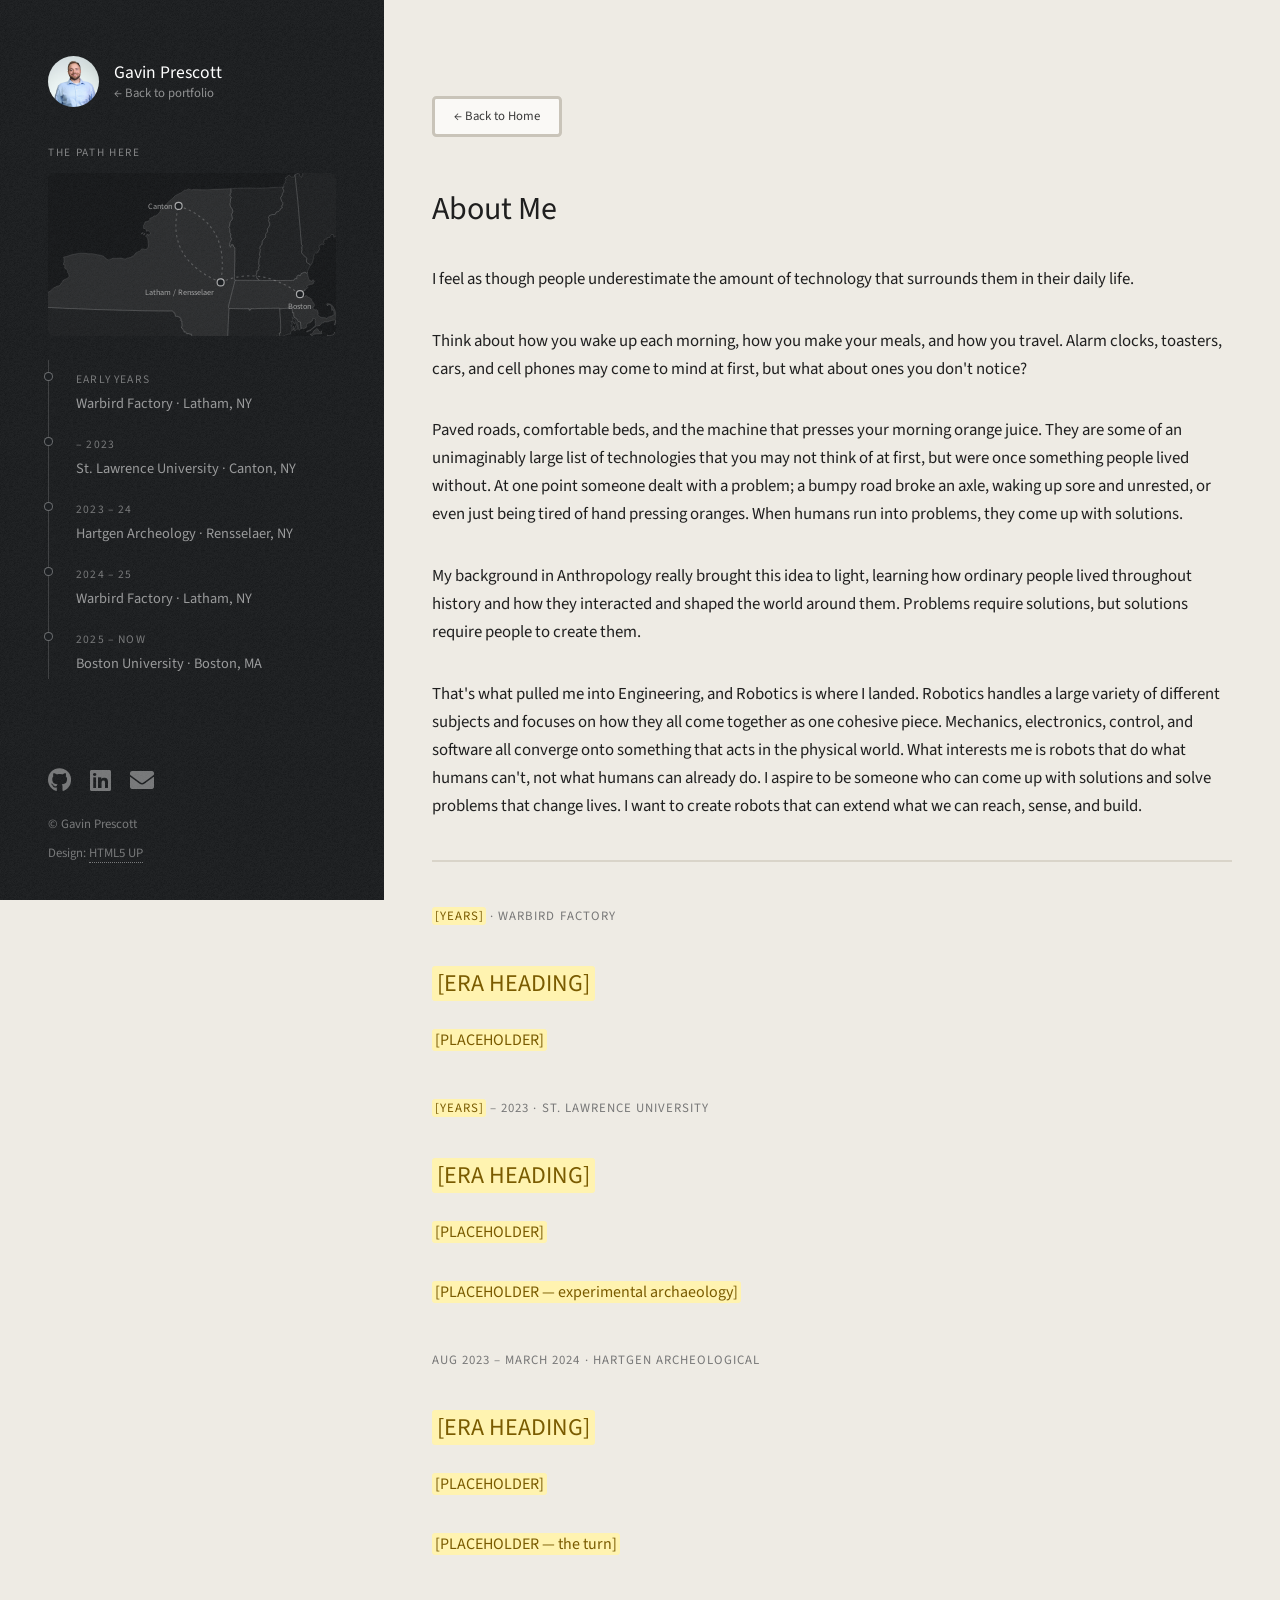
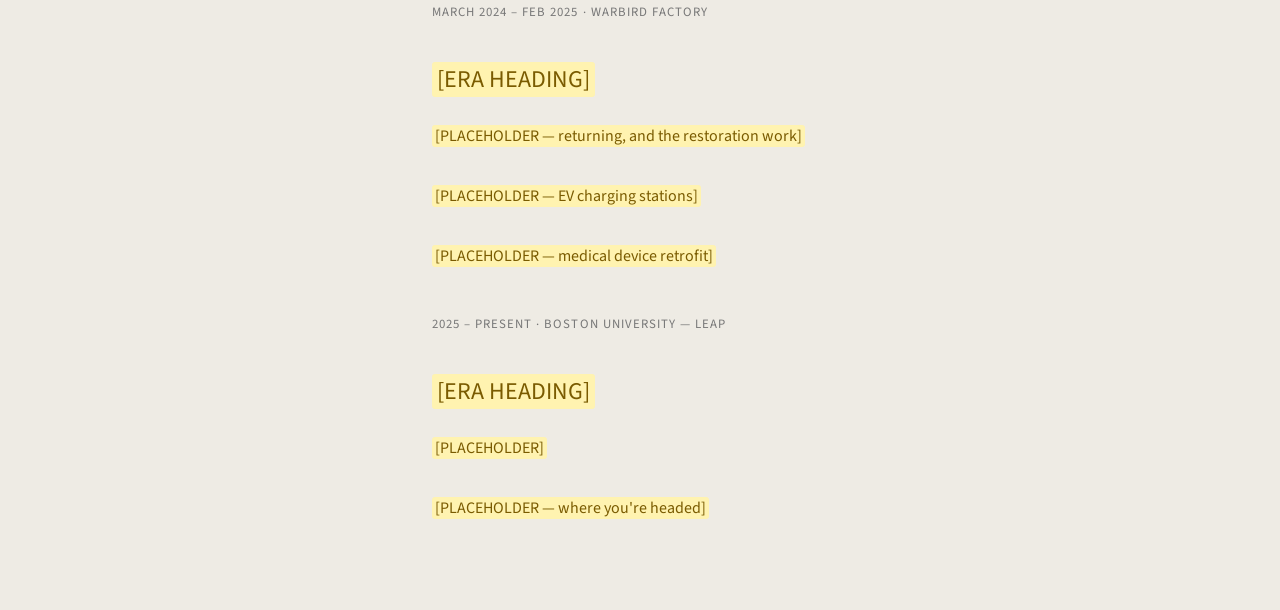
==== commit d54b8ea8: "background changes and button colors" ====
--- a/about.html
+++ b/about.html
@@ -195,7 +195,7 @@
 					<ul class="icons">
 						<li><a href="https://github.com/gavinprescott" target="_blank" rel="noopener" class="icon brands fa-github"><span class="label">GitHub</span></a></li>
 						<li><a href="https://www.linkedin.com/in/gavin-prescott/" target="_blank" rel="noopener" class="icon brands fa-linkedin"><span class="label">LinkedIn</span></a></li>
-						<li><a href="mailto:Gavin.j.prescott@gmail.com" class="icon solid fa-envelope"><span class="label">Email</span></a></li>
+						<li><a href="mailto:gjpres19@bu.edu" class="icon solid fa-envelope"><span class="label">Email</span></a></li>
 					</ul>
 					<ul class="copyright">
 						<li>&copy; Gavin Prescott</li><li>Design: <a href="http://html5up.net">HTML5 UP</a></li>
--- a/assets/css/custom.css
+++ b/assets/css/custom.css
@@ -7,7 +7,7 @@
 :root {
 	--text: #1f1f1f;       /* body text (the original site forced black text) */
 	--tag-text: #c0392b;   /* skill tag color (original used red) */
-	--tag-bg: #f4f4f4;
+	--tag-bg: #e8e5de;     /* skill tag background (a shade darker than the page) */
 }
 
 #main { color: var(--text); }
@@ -135,3 +135,59 @@
 	body.journey-page #header { padding: 2.5em 2em; }
 	.journey-map { max-width: 28em; margin-left: auto; margin-right: auto; }
 }
+
+
+/* ---------- Work-in-progress styles (arctos.html + home page card) ---------- */
+.wip-banner { display: flex; flex-wrap: wrap; align-items: center; gap: 0.6em 1em; padding: 0.8em 1em; margin: 0 0 1.5em 0;
+	border-left: 4px solid #e0a100; background: #fff8e1; border-radius: 4px; font-size: 0.9em; color: #6b5200; }
+.wip-badge { display: inline-block; background: #e0a100; color: #fff; font-weight: bold; font-size: 0.75em; letter-spacing: 0.08em;
+	text-transform: uppercase; padding: 0.2em 0.7em; border-radius: 999px; font-style: normal; }
+.wip-badge.small { font-size: 0.65em; margin-right: 0.4em; vertical-align: middle; }
+.phase-status { display: inline-block; font-size: 0.45em; vertical-align: middle; text-transform: uppercase; letter-spacing: 0.08em;
+	padding: 0.25em 0.8em; border-radius: 999px; margin-left: 0.5em; font-weight: bold; }
+.phase-status.done { background: #e3f4ec; color: #1e7a52; }
+.phase-status.active { background: #fff3cd; color: #8a6500; }
+
+/* Flow diagram */
+.flow { list-style: none; display: flex; flex-wrap: wrap; gap: 0.75em; padding: 0; margin: 0 0 2em 0; counter-reset: flow; }
+.flow-step { position: relative; flex: 1 1 9em; padding: 0.8em 0.9em 0.8em 2.6em; border: 1px solid #ddd; border-radius: 6px;
+	background: #faf9f6; line-height: 1.35; counter-increment: flow; margin: 0; }
+.flow-step::before { content: counter(flow); position: absolute; left: 0.8em; top: 0.85em; width: 1.4em; height: 1.4em; border-radius: 50%;
+	background: #49bf9d; color: #fff; font-size: 0.8em; font-weight: bold; text-align: center; line-height: 1.4em; }
+.flow-step strong { display: block; font-size: 0.95em; }
+.flow-step span { display: block; font-size: 0.8em; color: #777; }
+
+/* Roadmap checklist */
+.roadmap { list-style: none; padding: 0; margin: 0 0 2em 0; }
+.roadmap li { position: relative; padding: 0.35em 0 0.35em 2em; margin: 0; }
+.roadmap li::before { position: absolute; left: 0; top: 0.35em; width: 1.3em; height: 1.3em; border-radius: 50%; text-align: center;
+	line-height: 1.3em; font-size: 0.85em; font-weight: bold; }
+.roadmap li.done::before { content: "\2713"; background: #49bf9d; color: #fff; }
+.roadmap li.active::before { content: "\2022"; background: #e0a100; color: #fff; }
+.roadmap li.next::before { content: ""; border: 2px solid #ccc; box-sizing: border-box; }
+.roadmap li.done { color: #555; }
+.roadmap li.next { color: #888; }
+
+/* ---------- Page background ----------
+   Soft off-white instead of pure white. Change --page-bg to adjust. */
+:root { --page-bg: #eeebe4; }
+body, .poptrox-popup, .poptrox-popup .caption { background: var(--page-bg); }
+
+/* ---------- Buttons (Resume, Activities & Honors, All Projects, GitHub...) ----------
+   The theme's pale border disappears on the off-white page, so give them more contrast. */
+#main .button {
+	border-color: #c9c4b9;
+	background-color: #faf9f6;
+	color: #3a3a3a !important;
+}
+#main .button:hover,
+#main .button:active {
+	border-color: #49bf9d;
+	background-color: rgba(73, 191, 157, 0.08);
+	color: #2f8f73 !important;
+}
+
+/* ---------- Section divider lines ----------
+   The theme's #efefef dividers vanish on the off-white page; darken them slightly. */
+#main > section { border-top-color: #d9d4c9; }
+hr { border-bottom-color: #d9d4c9; }
